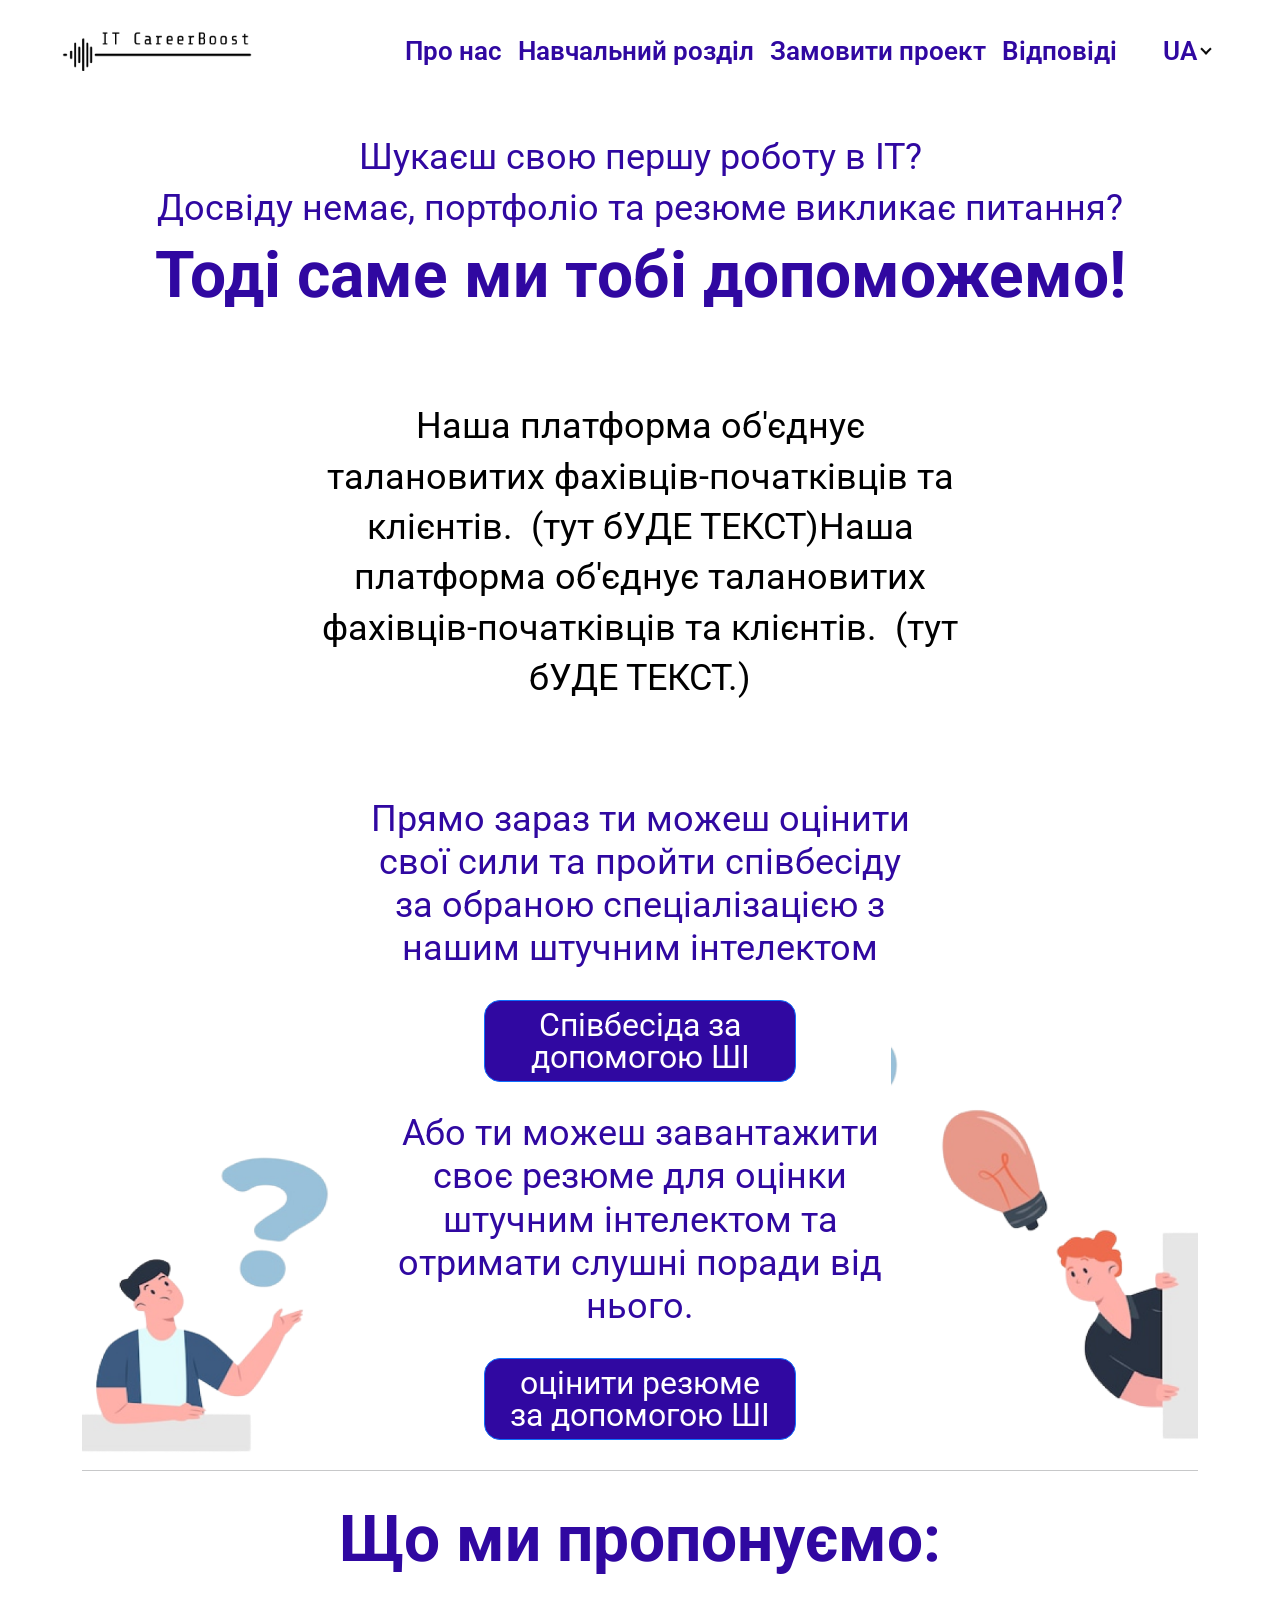
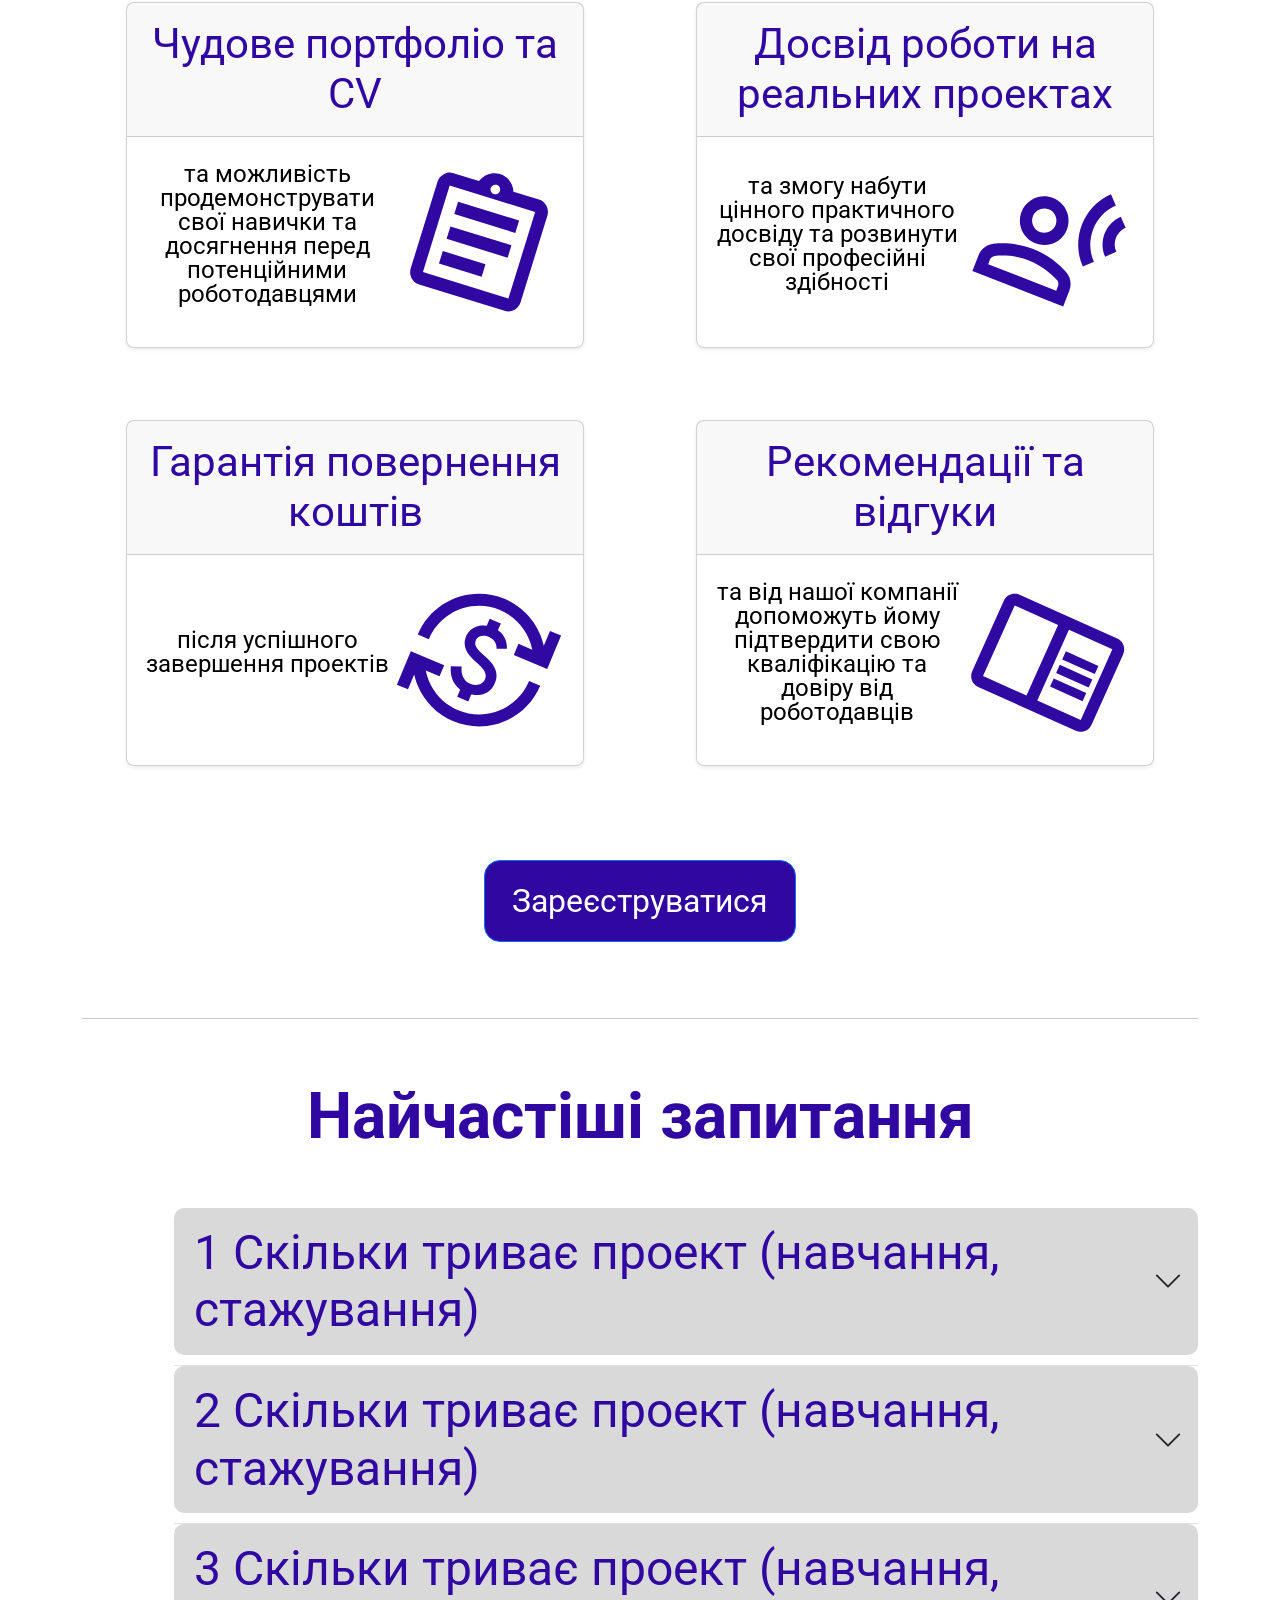
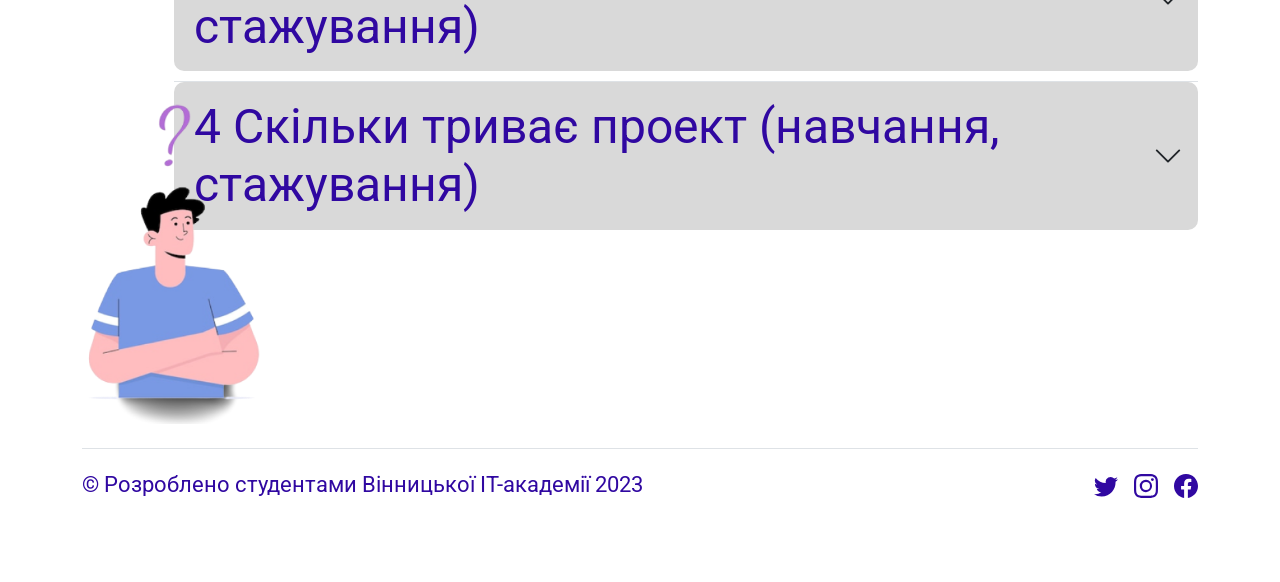
==== index.html @ 25c5591b "save" ====
<!DOCTYPE html>
<html lang="en">

<head>
    <meta charset="UTF-8">
    <meta http-equiv="X-UA-Compatible" content="IE=edge">
    <meta name="viewport" content="width=device-width, initial-scale=1.0">
    <title>Сareerboosters</title>
    <meta name="title" content="Сareerboosters">
    <meta name="description"
        content="Сareerboosters - об'єднуємо та готовимо ІТ команд для задоволення потреб локального ринку">
    <meta name="author" content="Сareerboosters">
    <meta name="keywords" content="It, Cluster, project, Сareerboosters, ІТ, команди">
    <meta property="og:title" content="Сareerboosters">
    <meta property="og:image" content="https://careerboosters.fromavdiivka.city/">
    <meta property="og:description"
        content="Сareerboosters - об'єднуємо та готовимо ІТ команд для задоволення потреб локального ринку">
    <meta property="og:type" content="website">
    <meta property="og:url" content="https://careerboosters.fromavdiivka.city/">
    <link rel="canonical" href="https://careerboosters.fromavdiivka.city/">
    <!-- favicon-laptop-desktop -->
    <link rel="icon" type="image/png" href="img/favicon.ico" sizes="32x32">
    <!-- favicon-mobile -->
    <link rel="icon" type="image/png" href="img/favicon.ico" sizes="16x16">
    <link rel="preconnect" href="https://fonts.googleapis.com">
    <link rel="preconnect" href="https://fonts.gstatic.com" crossorigin>
    <link href="https://fonts.googleapis.com/css2?family=Roboto:ital,wght@0,400;0,700;1,400;1,700&display=swap"
        rel="stylesheet">
    <link href="https://cdn.jsdelivr.net/npm/bootstrap@5.3.0/dist/css/bootstrap.min.css" rel="stylesheet"
        integrity="sha384-9ndCyUaIbzAi2FUVXJi0CjmCapSmO7SnpJef0486qhLnuZ2cdeRhO02iuK6FUUVM" crossorigin="anonymous">
    <link rel="stylesheet" href="css/style.css">
</head>

<body>
    <div class="wrap">
        <header class="header"></header>
        <div class="container">
            <div id="block-1">
                <h3>Шукаєш свою першу роботу в IT?</h3>
                <h3>Досвіду немає, портфоліо та резюме викликає питання?</h3>
                <h2>Тоді саме ми тобі допоможемо! </h2>
                <p>Наша платформа об'єднує талановитих
                    фахівців-початківців та клієнтів.  (тут бУДЕ ТЕКСТ)Наша платформа об'єднує талановитих
                    фахівців-початківців та клієнтів.  (тут бУДЕ ТЕКСТ.)</p>
                <div class="left-img"></div>
                <div class="right-img"></div>
                <h3 class="title-ai">Прямо зараз ти можеш оцінити свої сили та пройти співбесіду за обраною
                    спеціалізацією з нашим штучним
                    інтелектом</h3>
                <a href="http://chatgpt.fromavdiivka.city:3001/" target="_blank"><button type="button"
                        class="btn btn-primary btn-ai">Співбесіда за допомогою ШІ</button></a>
                <h3 class="title-ai">Або ти можеш завантажити своє резюме для оцінки штучним інтелектом та отримати
                    слушні поради від нього.</h3>
                <a href="http://chatgpt.fromavdiivka.city:3001/resume-gpt.html" target="_blank"><button type="button"
                        class="btn btn-primary btn-ai">оцінити резюме <br>за допомогою ШІ</button></a>
                <hr>
            </div>
            <div id="block-2">
                <h2>Що ми пропонуємо:</h2>

                <div class="row row-cols-1 row-cols-md-2 mb-2 text-center">
                    <div class="col">
                        <div class="card mb-6 rounded-3 shadow-sm">
                            <div class="card-header py-3">
                                <h4 class="my-0 fw-normal">Чудове портфоліо та CV</h4>
                            </div>
                            <div class="card-body">
                                <p>та можливість продемонструвати свої навички та досягнення перед потенційними
                                    роботодавцями</p>
                                <svg svg class="icon-card">
                                    <use xlink:href="img/sprite.svg#assignment"></use>
                                </svg>
                            </div>
                        </div>
                    </div>
                    <div class="col">
                        <div class="card mb-6 rounded-3 shadow-sm">
                            <div class="card-header py-3">
                                <h4 class="my-0 fw-normal">Досвід роботи на реальних проектах</h4>
                            </div>
                            <div class="card-body">
                                <p>та змогу набути цінного практичного досвіду та розвинути свої професійні здібності
                                </p>
                                <svg svg class="icon-card">
                                    <use xlink:href="img/sprite.svg#spatial"></use>
                                </svg>
                            </div>
                        </div>
                    </div>
                </div>
                <div class="row row-cols-1 row-cols-md-2 mb-2 text-center">
                    <div class="col">
                        <div class="card mb-6 rounded-3 shadow-sm">
                            <div class="card-header py-3">
                                <h4 class="my-0 fw-normal">Гарантія повернення коштів</h4>
                            </div>
                            <div class="card-body">
                                <p> після успішного завершення проектів</p>
                                <svg svg class="icon-card">
                                    <use xlink:href="img/sprite.svg#curency"></use>
                                </svg>
                            </div>
                        </div>
                    </div>
                    <div class="col">
                        <div class="card mb-6 rounded-3 shadow-sm">
                            <div class="card-header py-3">
                                <h4 class="my-0 fw-normal">Рекомендації та відгуки</h4>
                            </div>
                            <div class="card-body">
                                <p>та від нашої компанії допоможуть йому підтвердити свою кваліфікацію та довіру від
                                    роботодавців</p>
                                <svg svg class="icon-card">
                                    <use xlink:href="img/sprite.svg#book"></use>
                                </svg>
                            </div>
                        </div>
                    </div>
                </div>
                <button type="button" class="btn btn-primary btn-register"><a href="/regist.html"
                        class="btn__regist">Зареєструватися</a></button>
            </div>
            <div id="block-3">
                <hr>
                <h2 class="title">Найчастіші запитання</h2>
                <div class="accordion accordion-flush" id="accordionFlushExample">
                    <div class="accordion-item">
                        <h2 class="accordion-header" id="flush-headingOne">
                            <button class="accordion-button collapsed" type="button" data-bs-toggle="collapse"
                                data-bs-target="#flush-collapseOne" aria-expanded="false"
                                aria-controls="flush-collapseOne">
                                1 Скільки триває проект (навчання, стажування)
                            </button>
                        </h2>
                        <div id="flush-collapseOne" class="accordion-collapse collapse"
                            aria-labelledby="flush-headingOne" data-bs-parent="#accordionFlushExample">
                            <div class="accordion-body">Placeholder content for this accordion, which is intended to
                                demonstrate the <code>.accordion-flush</code> class. This is the first item's accordion
                                body.</div>
                        </div>
                    </div>
                    <div class="accordion-item">
                        <h2 class="accordion-header" id="flush-headingTwo">
                            <button class="accordion-button collapsed" type="button" data-bs-toggle="collapse"
                                data-bs-target="#flush-collapseTwo" aria-expanded="false"
                                aria-controls="flush-collapseTwo">
                                2 Скільки триває проект (навчання, стажування)
                            </button>
                        </h2>
                        <div id="flush-collapseTwo" class="accordion-collapse collapse"
                            aria-labelledby="flush-headingTwo" data-bs-parent="#accordionFlushExample">
                            <div class="accordion-body">Placeholder content for this accordion, which is intended to
                                demonstrate the <code>.accordion-flush</code> class. This is the second item's accordion
                                body. Let's imagine this being filled with some actual content.</div>
                        </div>
                    </div>
                    <div class="accordion-item">
                        <h2 class="accordion-header" id="flush-headingThree">
                            <button class="accordion-button collapsed" type="button" data-bs-toggle="collapse"
                                data-bs-target="#flush-collapseThree" aria-expanded="false"
                                aria-controls="flush-collapseThree">
                                3 Скільки триває проект (навчання, стажування)
                            </button>
                        </h2>
                        <div id="flush-collapseThree" class="accordion-collapse collapse"
                            aria-labelledby="flush-headingThree" data-bs-parent="#accordionFlushExample">
                            <div class="accordion-body">Placeholder content for this accordion, which is intended to
                                demonstrate the <code>.accordion-flush</code> class. This is the third item's accordion
                                body. Nothing more exciting happening here in terms of content, but just filling up the
                                space to make it look, at least at first glance, a bit more representative of how this
                                would look in a real-world application.</div>
                        </div>
                    </div>
                    <div class="accordion-item">
                        <h2 class="accordion-header" id="flush-headingThree">
                            <button class="accordion-button collapsed" type="button" data-bs-toggle="collapse"
                                data-bs-target="#flush-collapseThree" aria-expanded="false"
                                aria-controls="flush-collapseThree">
                                4 Скільки триває проект (навчання, стажування)
                            </button>
                        </h2>
                        <div id="flush-collapseThree" class="accordion-collapse collapse"
                            aria-labelledby="flush-headingThree" data-bs-parent="#accordionFlushExample">
                            <div class="accordion-body">Placeholder content for this accordion, which is intended to
                                demonstrate the <code>.accordion-flush</code> class. This is the third item's accordion
                                body. Nothing more exciting happening here in terms of content, but just filling up the
                                space to make it look, at least at first glance, a bit more representative of how this
                                would look in a real-world application.</div>
                        </div>
                    </div>
                </div>
                <div class="left-img"></div>
            </div>
            <footer class="footer"></footer>
        </div>
    </div>
    <script src="https://code.jquery.com/jquery-3.4.1.slim.min.js"></script>
    <script src="js/component.js"></script>
    <script src="js/script.js"></script>

    <script src="https://cdn.jsdelivr.net/npm/bootstrap@5.3.0/dist/js/bootstrap.bundle.min.js"
        integrity="sha384-geWF76RCwLtnZ8qwWowPQNguL3RmwHVBC9FhGdlKrxdiJJigb/j/68SIy3Te4Bkz"
        crossorigin="anonymous"></script>
    <!-- <script src="js/component.js"></script> -->
</body>

</html>
---- css/style.css ----
@import url(component.css);

#block-1,
#block-3 {
    position: relative;
    padding-top: 30px;
}

#block-1 p {
    color: #000;
    text-align: center;
    font-size: 36px;
    font-weight: 400;
    line-height: 140%;
    padding: 78px 20%;
}

#block-1 .left-img {
    background-image: url(../img/block1-left-img.png);
    background-size: cover;
    width: 20vw;
    height: calc(16vw * 1.8);
    position: absolute;
    left: 0;
    bottom: 0;
}

#block-1 .right-img {
    background-image: url(../img/block1-right-img.png);
    background-size: cover;
    width: 24vw;
    height: calc(22vw * 1.8);
    position: absolute;
    right: 0;
    bottom: 0;
}

#block-1 .title-ai {
    width: 50%;
    display: block;
    margin: 0 auto;
}

#block-2 .btn-register,
#block-1 a .btn-ai {
    display: block;
    width: 312px;
    height: 82px;
    flex-shrink: 0;
    border-radius: 16px;
    background: #3008A1;
    margin: 30px auto;
    color: white;
    font-size: 32px;
    font-weight: 400;
    line-height: 1;
}

.btn__regist {
    color: white;
}

#block-2 h2 {
    padding: 15px;
}

#block-2 .card {
    max-width: 536px;
    min-height: 340px;
    margin: 0 8%;
    margin-bottom: 64px;
    display: flex;
    justify-content: center;
    align-items: center;
    color: #3008A1;
    font-size: 50px;
    font-weight: 400;
}

#block-2 .card-header h4 {
    color: #3008A1;
    font-size: 42px;
    font-weight: 700;
    line-height: 120%;
}

#block-2 .card-body {
    display: flex;
    justify-content: center;
    align-items: center;
    color: #000;
    font-size: 24px;
    font-weight: 400;
}

#block-2 .icon-card {
    width: 176px;
    height: 178.206px;
    transform: rotate(8.6deg);
    flex-shrink: 0;
}

#block-3 {
    padding-bottom: calc(8vw * 1.8);
}

#block-3 h2.title {
    padding: 44px;
}

#block-3 h3 {
    color: #3008A1;
    font-size: 64px;
    font-weight: 700;
}

#block-3 .accordion {
    width: 80vw;
    margin-left: auto;
}

#block-3 .accordion-button {
    color: #3008A1;
    font-size: 48px;
    font-weight: 400;
    background-color: #D9D9D9;
    border-radius: 10px;
    margin-bottom: 10px;
}

#block-3 .accordion-button::after {
    scale: 1.5;
}

#block-3 .left-img {
    background-image: url(../img/block-3-left-img.png);
    background-size: cover;
    width: 22vw;
    height: calc(16vw * 1.8);
    position: absolute;
    left: 0;
    bottom: 0;
}
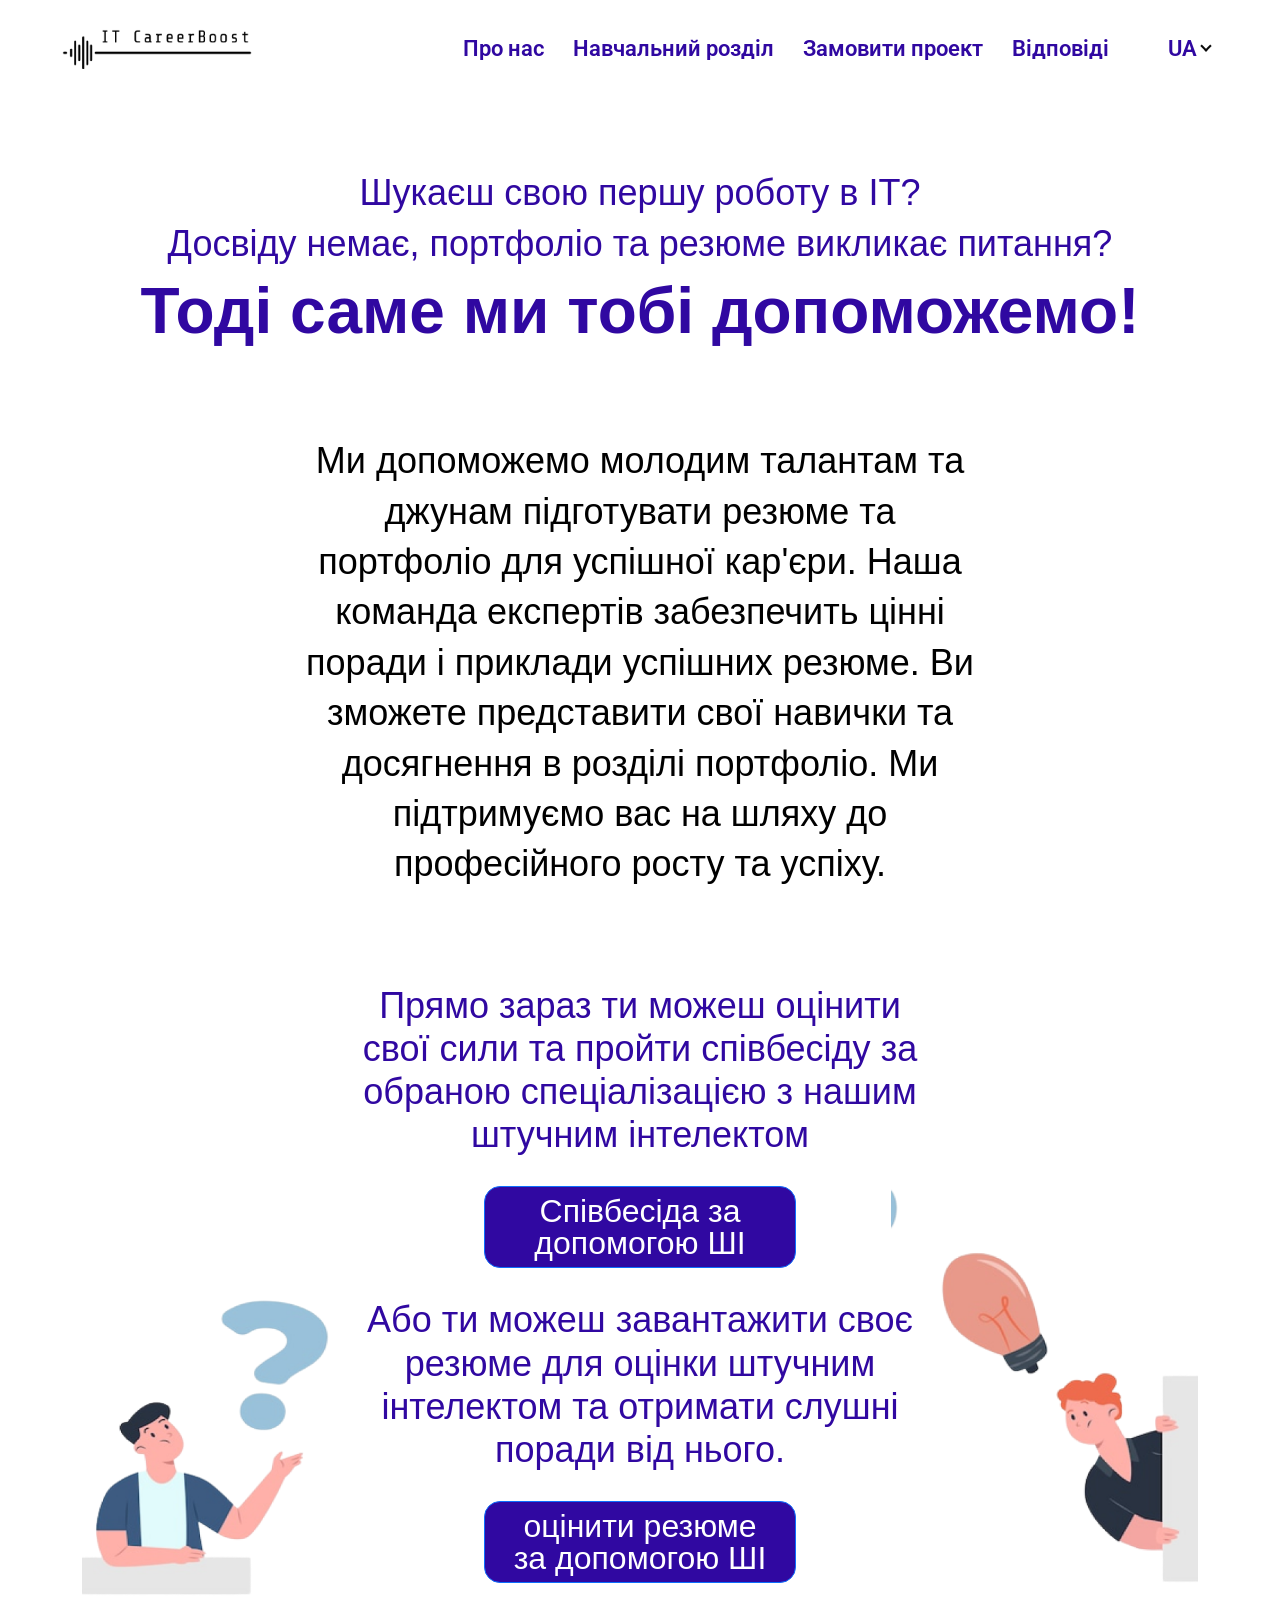
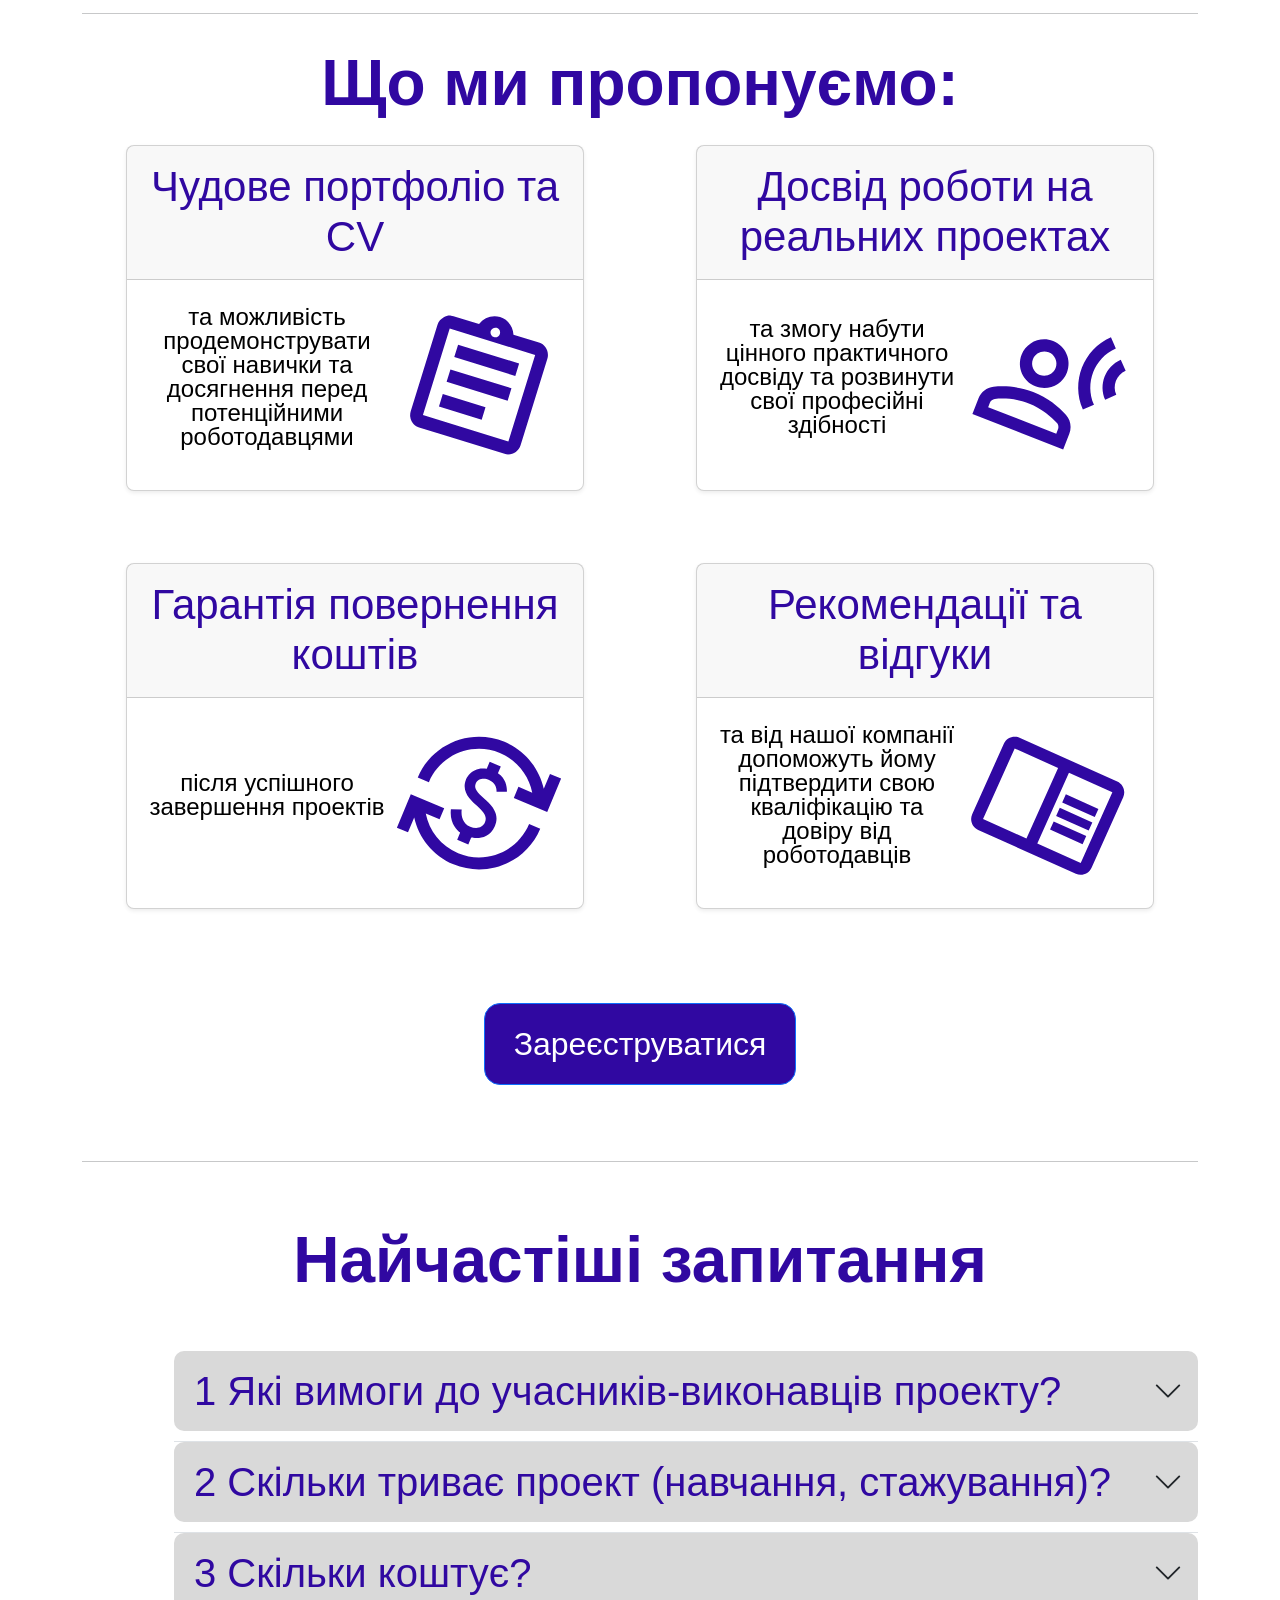
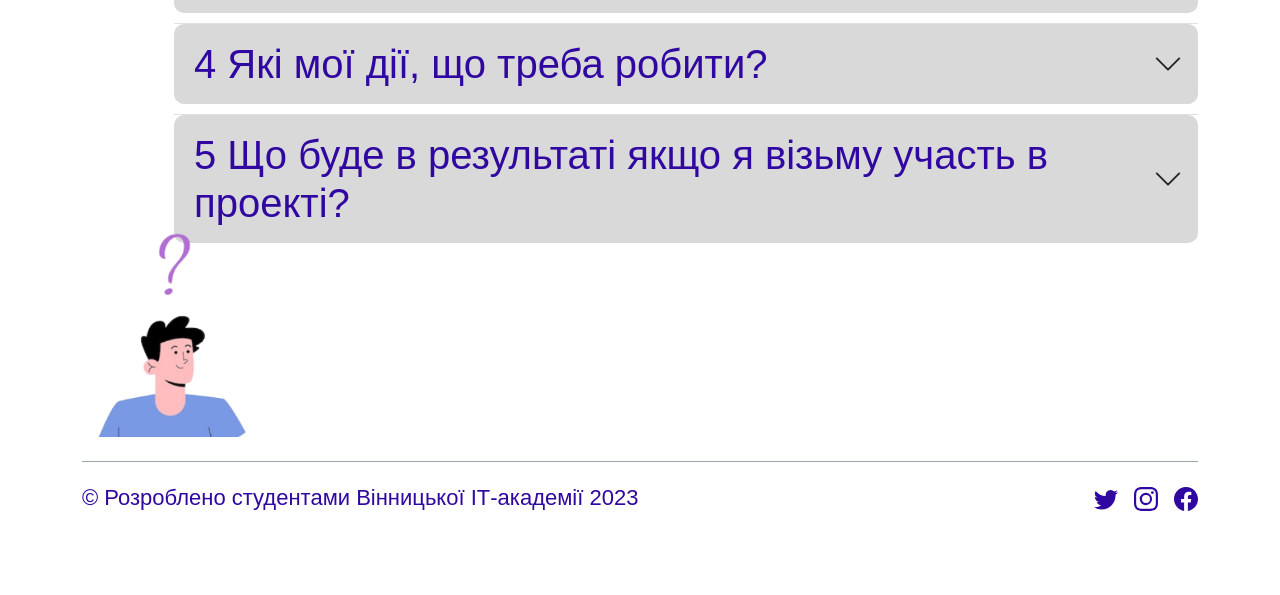
==== commit d7112960: "Merge branch 'develop' into new_branch_oks" ====
--- a/index.html
+++ b/index.html
@@ -36,12 +36,13 @@
         <header class="header"></header>
         <div class="container">
             <div id="block-1">
-                <h3>Шукаєш свою першу роботу в IT?</h3>
+                <h3 class="text-title_header">Шукаєш свою першу роботу в IT?</h3>
                 <h3>Досвіду немає, портфоліо та резюме викликає питання?</h3>
                 <h2>Тоді саме ми тобі допоможемо! </h2>
-                <p>Наша платформа об'єднує талановитих
-                    фахівців-початківців та клієнтів.  (тут бУДЕ ТЕКСТ)Наша платформа об'єднує талановитих
-                    фахівців-початківців та клієнтів.  (тут бУДЕ ТЕКСТ.)</p>
+                <p>Ми допоможемо молодим талантам та джунам підготувати резюме та портфоліо для успішної кар'єри. Наша
+                    команда експертів забезпечить цінні поради і приклади успішних резюме. Ви зможете представити свої
+                    навички та досягнення в розділі портфоліо. Ми підтримуємо вас на шляху до професійного росту та
+                    успіху. </p>
                 <div class="left-img"></div>
                 <div class="right-img"></div>
                 <h3 class="title-ai">Прямо зараз ти можеш оцінити свої сили та пройти співбесіду за обраною
@@ -129,14 +130,13 @@
                             <button class="accordion-button collapsed" type="button" data-bs-toggle="collapse"
                                 data-bs-target="#flush-collapseOne" aria-expanded="false"
                                 aria-controls="flush-collapseOne">
-                                1 Скільки триває проект (навчання, стажування)
+                                1 Які вимоги до учасників-виконавців проекту?
                             </button>
                         </h2>
                         <div id="flush-collapseOne" class="accordion-collapse collapse"
                             aria-labelledby="flush-headingOne" data-bs-parent="#accordionFlushExample">
-                            <div class="accordion-body">Placeholder content for this accordion, which is intended to
-                                demonstrate the <code>.accordion-flush</code> class. This is the first item's accordion
-                                body.</div>
+                            <div class="accordion-body">Випускники навчальних закладів та аматори в сфері ІТ, що не
+                                мають досвіду реалізації командних проектів, але мають бажання навчатись.</div>
                         </div>
                     </div>
                     <div class="accordion-item">
@@ -144,14 +144,12 @@
                             <button class="accordion-button collapsed" type="button" data-bs-toggle="collapse"
                                 data-bs-target="#flush-collapseTwo" aria-expanded="false"
                                 aria-controls="flush-collapseTwo">
-                                2 Скільки триває проект (навчання, стажування)
+                                2 Скільки триває проект (навчання, стажування)?
                             </button>
                         </h2>
                         <div id="flush-collapseTwo" class="accordion-collapse collapse"
                             aria-labelledby="flush-headingTwo" data-bs-parent="#accordionFlushExample">
-                            <div class="accordion-body">Placeholder content for this accordion, which is intended to
-                                demonstrate the <code>.accordion-flush</code> class. This is the second item's accordion
-                                body. Let's imagine this being filled with some actual content.</div>
+                            <div class="accordion-body">Курс розрахований на 3 місяці.</div>
                         </div>
                     </div>
                     <div class="accordion-item">
@@ -159,16 +157,12 @@
                             <button class="accordion-button collapsed" type="button" data-bs-toggle="collapse"
                                 data-bs-target="#flush-collapseThree" aria-expanded="false"
                                 aria-controls="flush-collapseThree">
-                                3 Скільки триває проект (навчання, стажування)
+                                3 Скільки коштує?
                             </button>
                         </h2>
                         <div id="flush-collapseThree" class="accordion-collapse collapse"
                             aria-labelledby="flush-headingThree" data-bs-parent="#accordionFlushExample">
-                            <div class="accordion-body">Placeholder content for this accordion, which is intended to
-                                demonstrate the <code>.accordion-flush</code> class. This is the third item's accordion
-                                body. Nothing more exciting happening here in terms of content, but just filling up the
-                                space to make it look, at least at first glance, a bit more representative of how this
-                                would look in a real-world application.</div>
+                            <div class="accordion-body">1'500.00 грн/ місяць</div>
                         </div>
                     </div>
                     <div class="accordion-item">
@@ -176,16 +170,29 @@
                             <button class="accordion-button collapsed" type="button" data-bs-toggle="collapse"
                                 data-bs-target="#flush-collapseThree" aria-expanded="false"
                                 aria-controls="flush-collapseThree">
-                                4 Скільки триває проект (навчання, стажування)
+                                4 Які мої дії, що треба робити?
                             </button>
                         </h2>
                         <div id="flush-collapseThree" class="accordion-collapse collapse"
                             aria-labelledby="flush-headingThree" data-bs-parent="#accordionFlushExample">
-                            <div class="accordion-body">Placeholder content for this accordion, which is intended to
-                                demonstrate the <code>.accordion-flush</code> class. This is the third item's accordion
-                                body. Nothing more exciting happening here in terms of content, but just filling up the
-                                space to make it look, at least at first glance, a bit more representative of how this
-                                would look in a real-world application.</div>
+                            <div class="accordion-body">Перше - мати велике бажання вчитися. <br>Друге - оформити заявку
+                                та пройти тест.</div>
+                        </div>
+                    </div>
+                    <div class="accordion-item">
+                        <h2 class="accordion-header" id="flush-headingThree">
+                            <button class="accordion-button collapsed" type="button" data-bs-toggle="collapse"
+                                data-bs-target="#flush-collapseThree" aria-expanded="false"
+                                aria-controls="flush-collapseThree">
+                                5 Що буде в результаті якщо я візьму участь в проекті?
+                            </button>
+                        </h2>
+                        <div id="flush-collapseThree" class="accordion-collapse collapse"
+                            aria-labelledby="flush-headingThree" data-bs-parent="#accordionFlushExample">
+                            <div class="accordion-body">Ми гарантуємо, що ви отримаєте 100% позитивного досвіду, власне
+                                професійне портфоліо, цінні відгуки та рекомендації, а також унікальну можливість
+                                отримати першу роботу в сфері ІТ. Завдяки нашим можливостям і підтримці, ви зможете
+                                розкрити свій потенціал і набути досвіду.</div>
                         </div>
                     </div>
                 </div>
--- a/css/style.css
+++ b/css/style.css
@@ -121,7 +121,7 @@
 
 #block-3 .accordion-button {
     color: #3008A1;
-    font-size: 48px;
+    font-size: 40px;
     font-weight: 400;
     background-color: #D9D9D9;
     border-radius: 10px;
@@ -136,8 +136,35 @@
     background-image: url(../img/block-3-left-img.png);
     background-size: cover;
     width: 22vw;
-    height: calc(16vw * 1.8);
+    height: calc(11vw * 1.8);
     position: absolute;
     left: 0;
     bottom: 0;
+}
+
+footer .border-top {
+    border-top: var(--bs-border-width) var(--bs-border-style) #9da4ab !important;
+}
+
+.button-header {
+    display: flex;
+    justify-content: center;
+
+}
+
+.button-header .btn-register {
+    background-color: #3008A1;
+    border: 2px solid #3008A1;
+    border-radius: 20px;
+    width: 312px;
+    height: 82px;
+    font-size: 32px;
+}
+
+.accordion-body {
+    font-size: 24px;
+}
+
+.text-title_header {
+    margin-top: 35px;
 }
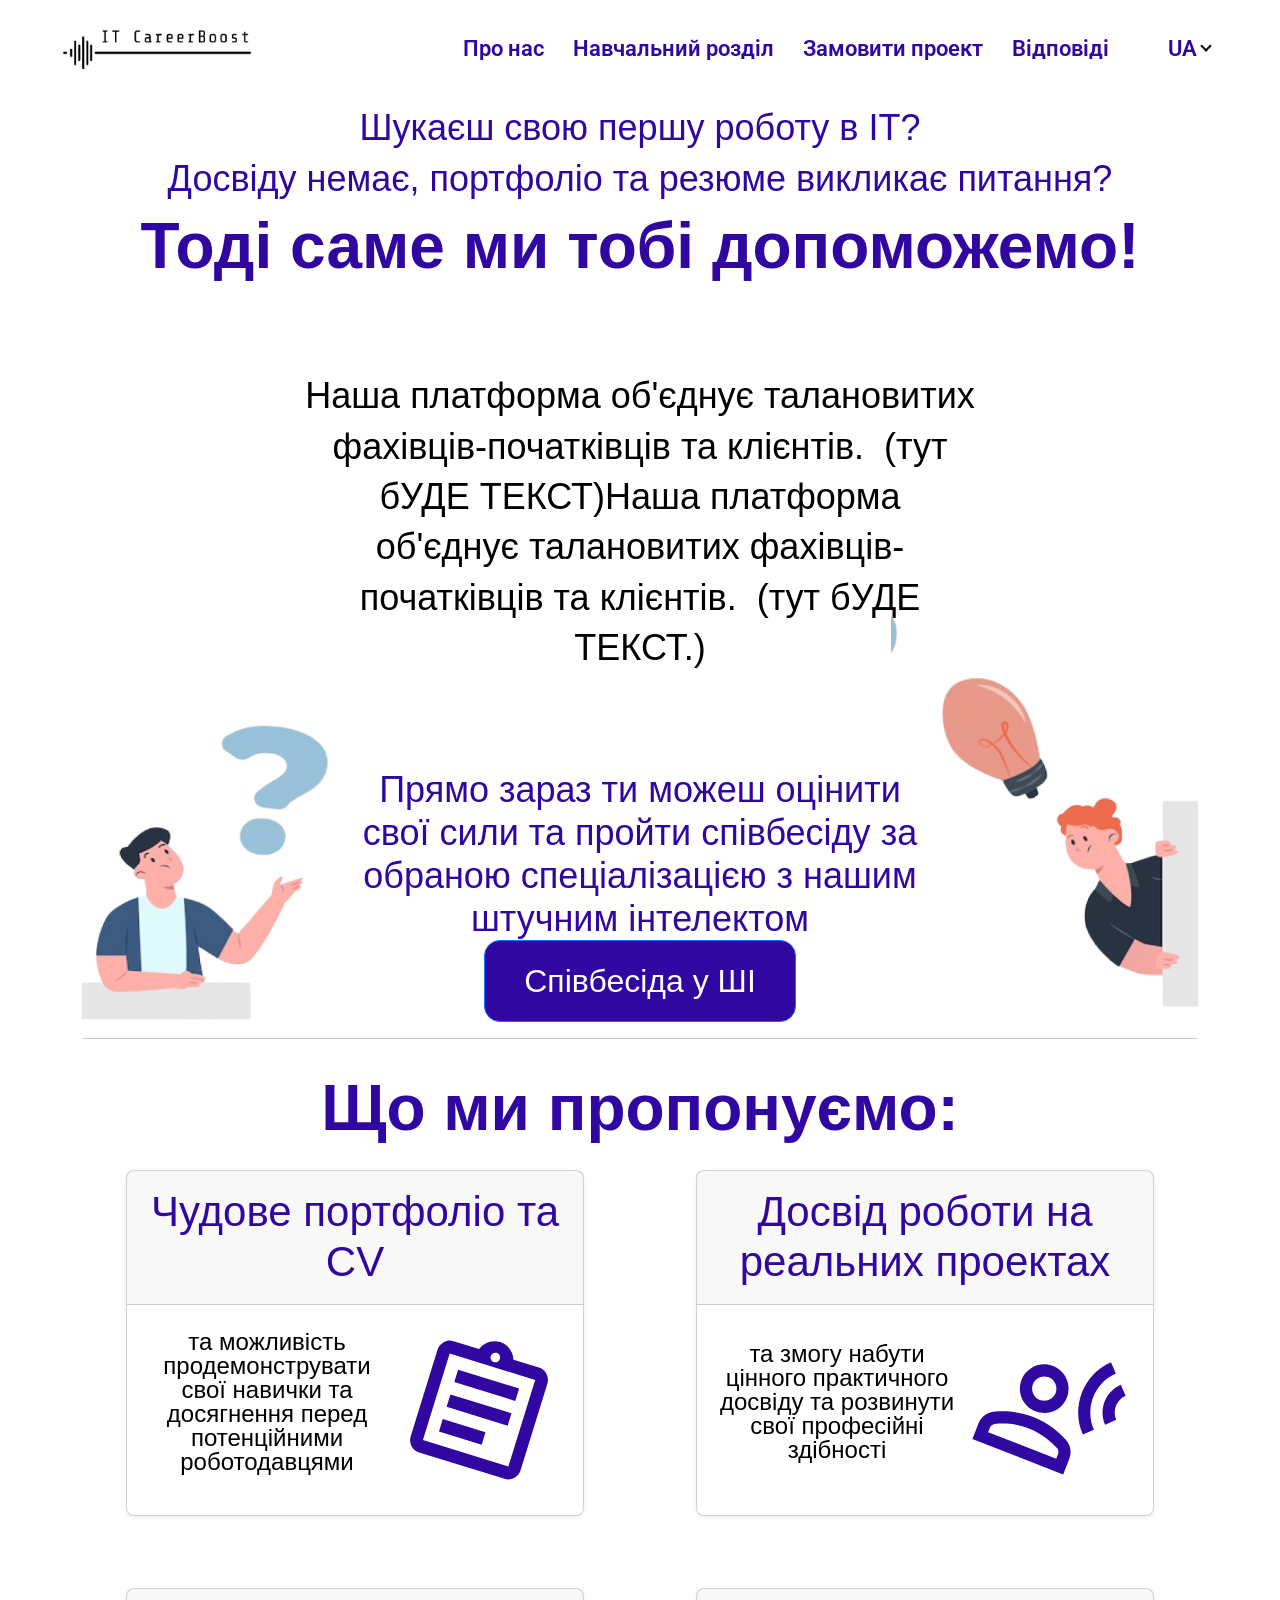
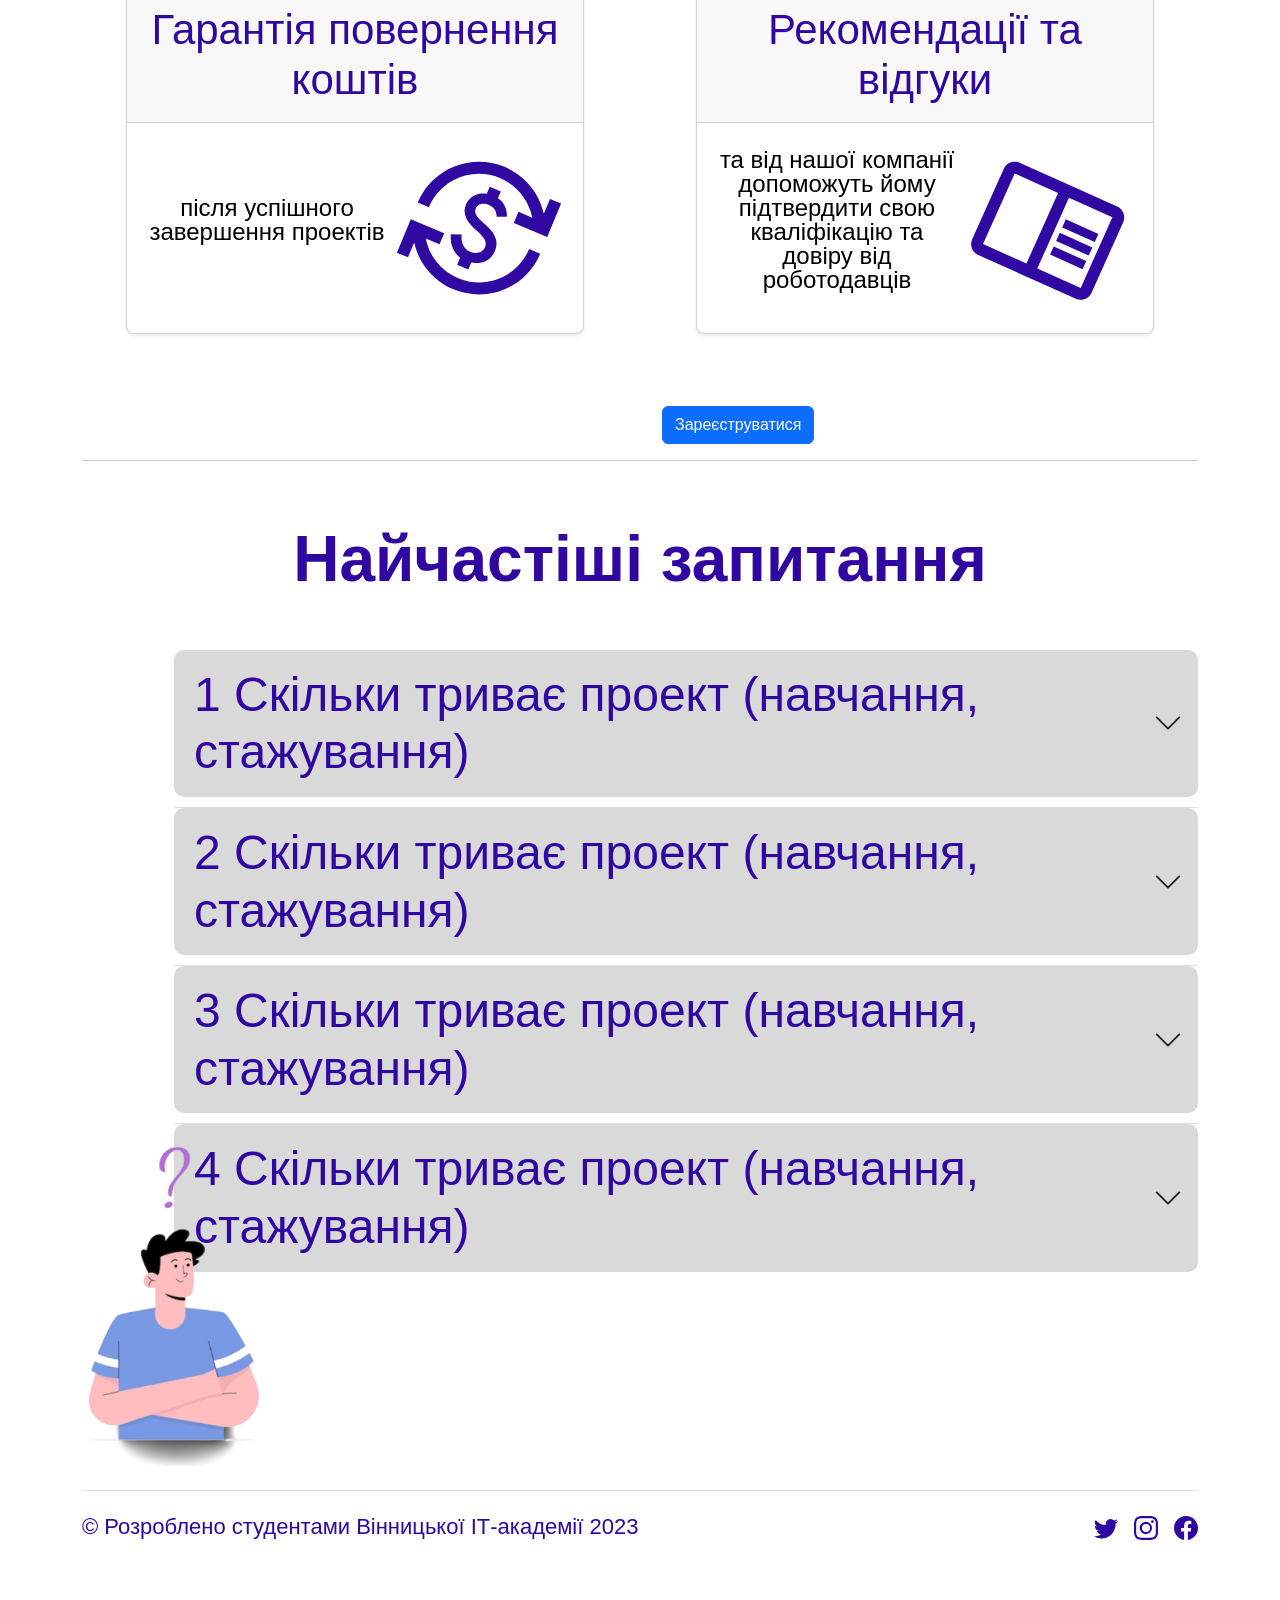
==== commit a412fee4: "add profile" ====
--- a/index.html
+++ b/index.html
@@ -36,24 +36,19 @@
         <header class="header"></header>
         <div class="container">
             <div id="block-1">
-                <h3 class="text-title_header">Шукаєш свою першу роботу в IT?</h3>
+                <h3>Шукаєш свою першу роботу в IT?</h3>
                 <h3>Досвіду немає, портфоліо та резюме викликає питання?</h3>
                 <h2>Тоді саме ми тобі допоможемо! </h2>
-                <p>Ми допоможемо молодим талантам та джунам підготувати резюме та портфоліо для успішної кар'єри. Наша
-                    команда експертів забезпечить цінні поради і приклади успішних резюме. Ви зможете представити свої
-                    навички та досягнення в розділі портфоліо. Ми підтримуємо вас на шляху до професійного росту та
-                    успіху. </p>
+                <p>Наша платформа об'єднує талановитих
+                    фахівців-початківців та клієнтів.  (тут бУДЕ ТЕКСТ)Наша платформа об'єднує талановитих
+                    фахівців-початківців та клієнтів.  (тут бУДЕ ТЕКСТ.)</p>
                 <div class="left-img"></div>
                 <div class="right-img"></div>
                 <h3 class="title-ai">Прямо зараз ти можеш оцінити свої сили та пройти співбесіду за обраною
                     спеціалізацією з нашим штучним
                     інтелектом</h3>
                 <a href="http://chatgpt.fromavdiivka.city:3001/" target="_blank"><button type="button"
-                        class="btn btn-primary btn-ai">Співбесіда за допомогою ШІ</button></a>
-                <h3 class="title-ai">Або ти можеш завантажити своє резюме для оцінки штучним інтелектом та отримати
-                    слушні поради від нього.</h3>
-                <a href="http://chatgpt.fromavdiivka.city:3001/resume-gpt.html" target="_blank"><button type="button"
-                        class="btn btn-primary btn-ai">оцінити резюме <br>за допомогою ШІ</button></a>
+                        class="btn btn-primary btn-ai">Співбесіда у ШІ</button></a>
                 <hr>
             </div>
             <div id="block-2">
@@ -118,8 +113,7 @@
                         </div>
                     </div>
                 </div>
-                <button type="button" class="btn btn-primary btn-register"><a href="/regist.html"
-                        class="btn__regist">Зареєструватися</a></button>
+                <button type="button" class="btn btn-primary btn-register" onclick="redirectToAnotherPage()">Зареєструватися</button>
             </div>
             <div id="block-3">
                 <hr>
@@ -130,13 +124,14 @@
                             <button class="accordion-button collapsed" type="button" data-bs-toggle="collapse"
                                 data-bs-target="#flush-collapseOne" aria-expanded="false"
                                 aria-controls="flush-collapseOne">
-                                1 Які вимоги до учасників-виконавців проекту?
+                                1 Скільки триває проект (навчання, стажування)
                             </button>
                         </h2>
                         <div id="flush-collapseOne" class="accordion-collapse collapse"
                             aria-labelledby="flush-headingOne" data-bs-parent="#accordionFlushExample">
-                            <div class="accordion-body">Випускники навчальних закладів та аматори в сфері ІТ, що не
-                                мають досвіду реалізації командних проектів, але мають бажання навчатись.</div>
+                            <div class="accordion-body">Placeholder content for this accordion, which is intended to
+                                demonstrate the <code>.accordion-flush</code> class. This is the first item's accordion
+                                body.</div>
                         </div>
                     </div>
                     <div class="accordion-item">
@@ -144,12 +139,14 @@
                             <button class="accordion-button collapsed" type="button" data-bs-toggle="collapse"
                                 data-bs-target="#flush-collapseTwo" aria-expanded="false"
                                 aria-controls="flush-collapseTwo">
-                                2 Скільки триває проект (навчання, стажування)?
+                                2 Скільки триває проект (навчання, стажування)
                             </button>
                         </h2>
                         <div id="flush-collapseTwo" class="accordion-collapse collapse"
                             aria-labelledby="flush-headingTwo" data-bs-parent="#accordionFlushExample">
-                            <div class="accordion-body">Курс розрахований на 3 місяці.</div>
+                            <div class="accordion-body">Placeholder content for this accordion, which is intended to
+                                demonstrate the <code>.accordion-flush</code> class. This is the second item's accordion
+                                body. Let's imagine this being filled with some actual content.</div>
                         </div>
                     </div>
                     <div class="accordion-item">
@@ -157,12 +154,16 @@
                             <button class="accordion-button collapsed" type="button" data-bs-toggle="collapse"
                                 data-bs-target="#flush-collapseThree" aria-expanded="false"
                                 aria-controls="flush-collapseThree">
-                                3 Скільки коштує?
+                                3 Скільки триває проект (навчання, стажування)
                             </button>
                         </h2>
                         <div id="flush-collapseThree" class="accordion-collapse collapse"
                             aria-labelledby="flush-headingThree" data-bs-parent="#accordionFlushExample">
-                            <div class="accordion-body">1'500.00 грн/ місяць</div>
+                            <div class="accordion-body">Placeholder content for this accordion, which is intended to
+                                demonstrate the <code>.accordion-flush</code> class. This is the third item's accordion
+                                body. Nothing more exciting happening here in terms of content, but just filling up the
+                                space to make it look, at least at first glance, a bit more representative of how this
+                                would look in a real-world application.</div>
                         </div>
                     </div>
                     <div class="accordion-item">
@@ -170,29 +171,16 @@
                             <button class="accordion-button collapsed" type="button" data-bs-toggle="collapse"
                                 data-bs-target="#flush-collapseThree" aria-expanded="false"
                                 aria-controls="flush-collapseThree">
-                                4 Які мої дії, що треба робити?
+                                4 Скільки триває проект (навчання, стажування)
                             </button>
                         </h2>
                         <div id="flush-collapseThree" class="accordion-collapse collapse"
                             aria-labelledby="flush-headingThree" data-bs-parent="#accordionFlushExample">
-                            <div class="accordion-body">Перше - мати велике бажання вчитися. <br>Друге - оформити заявку
-                                та пройти тест.</div>
-                        </div>
-                    </div>
-                    <div class="accordion-item">
-                        <h2 class="accordion-header" id="flush-headingThree">
-                            <button class="accordion-button collapsed" type="button" data-bs-toggle="collapse"
-                                data-bs-target="#flush-collapseThree" aria-expanded="false"
-                                aria-controls="flush-collapseThree">
-                                5 Що буде в результаті якщо я візьму участь в проекті?
-                            </button>
-                        </h2>
-                        <div id="flush-collapseThree" class="accordion-collapse collapse"
-                            aria-labelledby="flush-headingThree" data-bs-parent="#accordionFlushExample">
-                            <div class="accordion-body">Ми гарантуємо, що ви отримаєте 100% позитивного досвіду, власне
-                                професійне портфоліо, цінні відгуки та рекомендації, а також унікальну можливість
-                                отримати першу роботу в сфері ІТ. Завдяки нашим можливостям і підтримці, ви зможете
-                                розкрити свій потенціал і набути досвіду.</div>
+                            <div class="accordion-body">Placeholder content for this accordion, which is intended to
+                                demonstrate the <code>.accordion-flush</code> class. This is the third item's accordion
+                                body. Nothing more exciting happening here in terms of content, but just filling up the
+                                space to make it look, at least at first glance, a bit more representative of how this
+                                would look in a real-world application.</div>
                         </div>
                     </div>
                 </div>
@@ -204,6 +192,9 @@
     <script src="https://code.jquery.com/jquery-3.4.1.slim.min.js"></script>
     <script src="js/component.js"></script>
     <script src="js/script.js"></script>
+    <script>function redirectToAnotherPage() {
+        window.location.href = '/regist.html';
+    }</script>
 
     <script src="https://cdn.jsdelivr.net/npm/bootstrap@5.3.0/dist/js/bootstrap.bundle.min.js"
         integrity="sha384-geWF76RCwLtnZ8qwWowPQNguL3RmwHVBC9FhGdlKrxdiJJigb/j/68SIy3Te4Bkz"
--- a/css/style.css
+++ b/css/style.css
@@ -3,7 +3,6 @@
 #block-1,
 #block-3 {
     position: relative;
-    padding-top: 30px;
 }
 
 #block-1 p {
@@ -41,7 +40,7 @@
     margin: 0 auto;
 }
 
-#block-2 .btn-register,
+#block-2 a .btn-register,
 #block-1 a .btn-ai {
     display: block;
     width: 312px;
@@ -49,14 +48,14 @@
     flex-shrink: 0;
     border-radius: 16px;
     background: #3008A1;
-    margin: 30px auto;
+    margin: 0 auto;
     color: white;
     font-size: 32px;
     font-weight: 400;
-    line-height: 1;
 }
 
-.btn__regist {
+.btn-register {
+    margin-left: 580px;
     color: white;
 }
 
@@ -121,7 +120,7 @@
 
 #block-3 .accordion-button {
     color: #3008A1;
-    font-size: 40px;
+    font-size: 48px;
     font-weight: 400;
     background-color: #D9D9D9;
     border-radius: 10px;
@@ -136,35 +135,8 @@
     background-image: url(../img/block-3-left-img.png);
     background-size: cover;
     width: 22vw;
-    height: calc(11vw * 1.8);
+    height: calc(16vw * 1.8);
     position: absolute;
     left: 0;
     bottom: 0;
-}
-
-footer .border-top {
-    border-top: var(--bs-border-width) var(--bs-border-style) #9da4ab !important;
-}
-
-.button-header {
-    display: flex;
-    justify-content: center;
-
-}
-
-.button-header .btn-register {
-    background-color: #3008A1;
-    border: 2px solid #3008A1;
-    border-radius: 20px;
-    width: 312px;
-    height: 82px;
-    font-size: 32px;
-}
-
-.accordion-body {
-    font-size: 24px;
-}
-
-.text-title_header {
-    margin-top: 35px;
 }
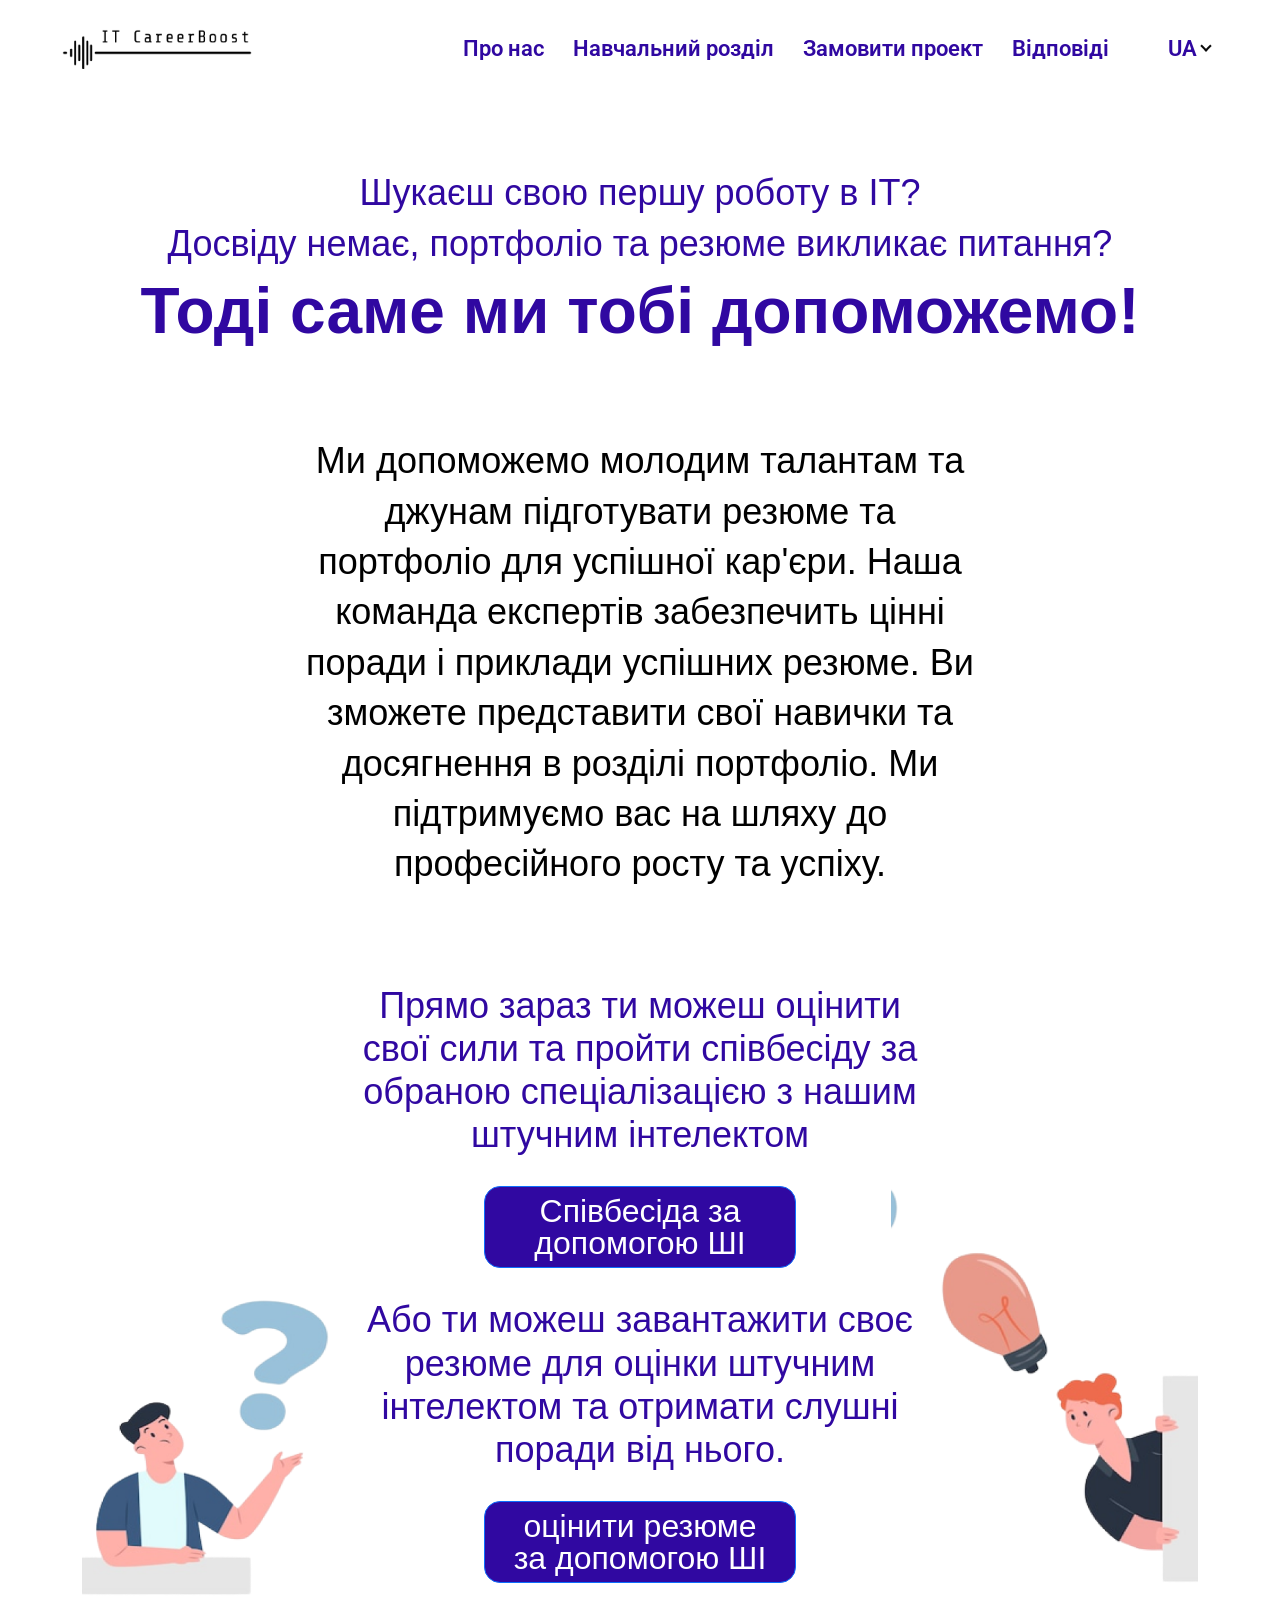
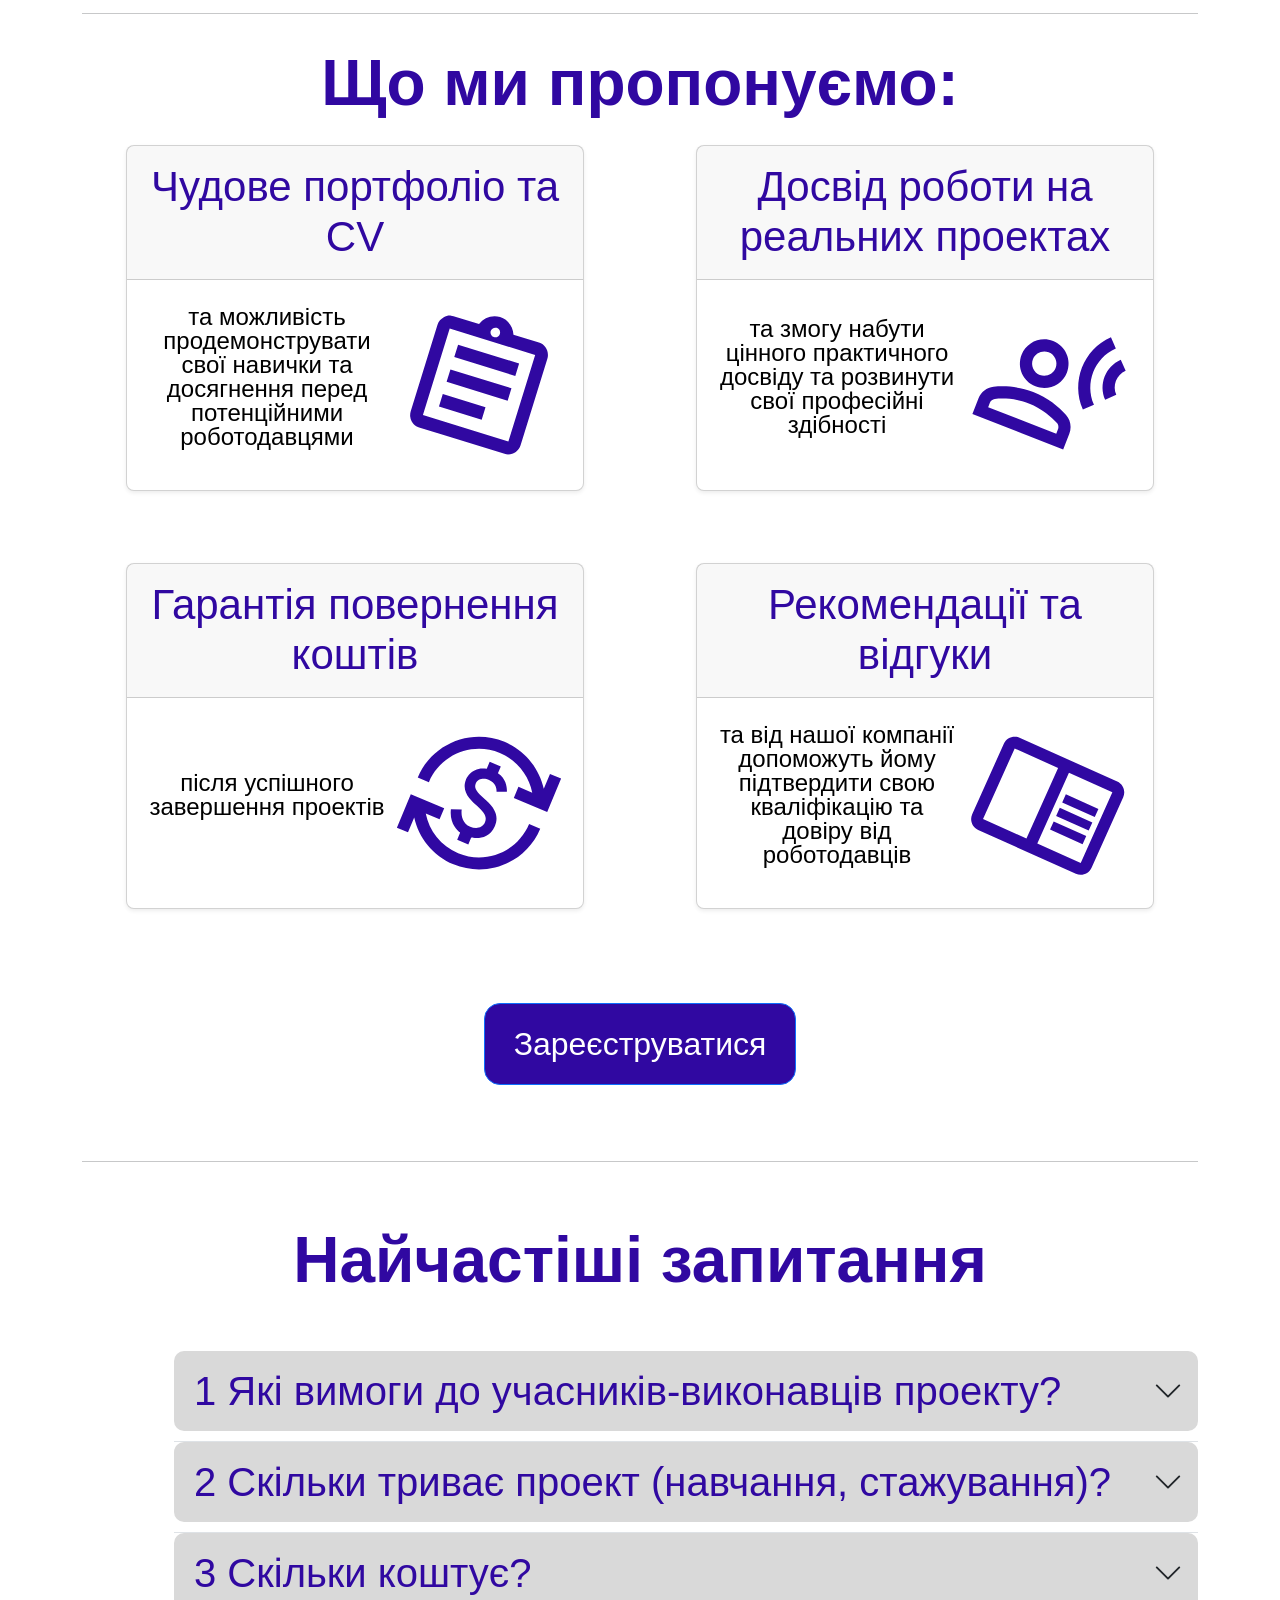
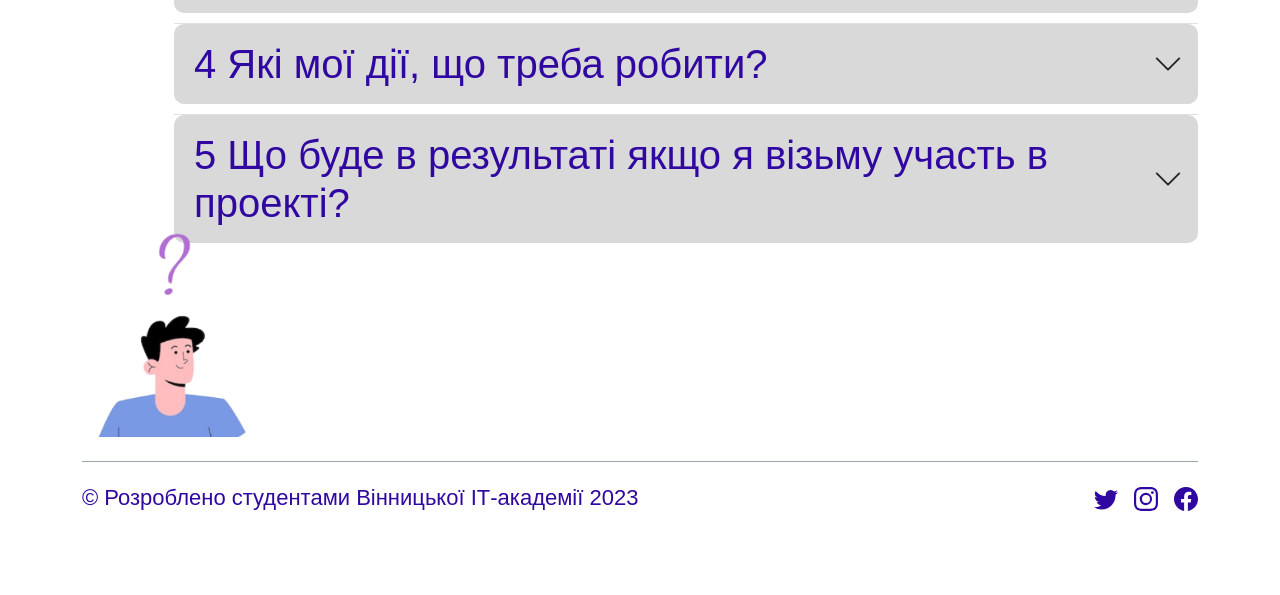
==== commit 078be3d7: "Merge branch 'develop' into maksym" ====
--- a/index.html
+++ b/index.html
@@ -36,19 +36,24 @@
         <header class="header"></header>
         <div class="container">
             <div id="block-1">
-                <h3>Шукаєш свою першу роботу в IT?</h3>
+                <h3 class="text-title_header">Шукаєш свою першу роботу в IT?</h3>
                 <h3>Досвіду немає, портфоліо та резюме викликає питання?</h3>
                 <h2>Тоді саме ми тобі допоможемо! </h2>
-                <p>Наша платформа об'єднує талановитих
-                    фахівців-початківців та клієнтів.  (тут бУДЕ ТЕКСТ)Наша платформа об'єднує талановитих
-                    фахівців-початківців та клієнтів.  (тут бУДЕ ТЕКСТ.)</p>
+                <p>Ми допоможемо молодим талантам та джунам підготувати резюме та портфоліо для успішної кар'єри. Наша
+                    команда експертів забезпечить цінні поради і приклади успішних резюме. Ви зможете представити свої
+                    навички та досягнення в розділі портфоліо. Ми підтримуємо вас на шляху до професійного росту та
+                    успіху. </p>
                 <div class="left-img"></div>
                 <div class="right-img"></div>
                 <h3 class="title-ai">Прямо зараз ти можеш оцінити свої сили та пройти співбесіду за обраною
                     спеціалізацією з нашим штучним
                     інтелектом</h3>
                 <a href="http://chatgpt.fromavdiivka.city:3001/" target="_blank"><button type="button"
-                        class="btn btn-primary btn-ai">Співбесіда у ШІ</button></a>
+                        class="btn btn-primary btn-ai">Співбесіда за допомогою ШІ</button></a>
+                <h3 class="title-ai">Або ти можеш завантажити своє резюме для оцінки штучним інтелектом та отримати
+                    слушні поради від нього.</h3>
+                <a href="http://chatgpt.fromavdiivka.city:3001/resume-gpt.html" target="_blank"><button type="button"
+                        class="btn btn-primary btn-ai">оцінити резюме <br>за допомогою ШІ</button></a>
                 <hr>
             </div>
             <div id="block-2">
@@ -124,14 +129,13 @@
                             <button class="accordion-button collapsed" type="button" data-bs-toggle="collapse"
                                 data-bs-target="#flush-collapseOne" aria-expanded="false"
                                 aria-controls="flush-collapseOne">
-                                1 Скільки триває проект (навчання, стажування)
+                                1 Які вимоги до учасників-виконавців проекту?
                             </button>
                         </h2>
                         <div id="flush-collapseOne" class="accordion-collapse collapse"
                             aria-labelledby="flush-headingOne" data-bs-parent="#accordionFlushExample">
-                            <div class="accordion-body">Placeholder content for this accordion, which is intended to
-                                demonstrate the <code>.accordion-flush</code> class. This is the first item's accordion
-                                body.</div>
+                            <div class="accordion-body">Випускники навчальних закладів та аматори в сфері ІТ, що не
+                                мають досвіду реалізації командних проектів, але мають бажання навчатись.</div>
                         </div>
                     </div>
                     <div class="accordion-item">
@@ -139,14 +143,12 @@
                             <button class="accordion-button collapsed" type="button" data-bs-toggle="collapse"
                                 data-bs-target="#flush-collapseTwo" aria-expanded="false"
                                 aria-controls="flush-collapseTwo">
-                                2 Скільки триває проект (навчання, стажування)
+                                2 Скільки триває проект (навчання, стажування)?
                             </button>
                         </h2>
                         <div id="flush-collapseTwo" class="accordion-collapse collapse"
                             aria-labelledby="flush-headingTwo" data-bs-parent="#accordionFlushExample">
-                            <div class="accordion-body">Placeholder content for this accordion, which is intended to
-                                demonstrate the <code>.accordion-flush</code> class. This is the second item's accordion
-                                body. Let's imagine this being filled with some actual content.</div>
+                            <div class="accordion-body">Курс розрахований на 3 місяці.</div>
                         </div>
                     </div>
                     <div class="accordion-item">
@@ -154,16 +156,12 @@
                             <button class="accordion-button collapsed" type="button" data-bs-toggle="collapse"
                                 data-bs-target="#flush-collapseThree" aria-expanded="false"
                                 aria-controls="flush-collapseThree">
-                                3 Скільки триває проект (навчання, стажування)
+                                3 Скільки коштує?
                             </button>
                         </h2>
                         <div id="flush-collapseThree" class="accordion-collapse collapse"
                             aria-labelledby="flush-headingThree" data-bs-parent="#accordionFlushExample">
-                            <div class="accordion-body">Placeholder content for this accordion, which is intended to
-                                demonstrate the <code>.accordion-flush</code> class. This is the third item's accordion
-                                body. Nothing more exciting happening here in terms of content, but just filling up the
-                                space to make it look, at least at first glance, a bit more representative of how this
-                                would look in a real-world application.</div>
+                            <div class="accordion-body">1'500.00 грн/ місяць</div>
                         </div>
                     </div>
                     <div class="accordion-item">
@@ -171,16 +169,29 @@
                             <button class="accordion-button collapsed" type="button" data-bs-toggle="collapse"
                                 data-bs-target="#flush-collapseThree" aria-expanded="false"
                                 aria-controls="flush-collapseThree">
-                                4 Скільки триває проект (навчання, стажування)
+                                4 Які мої дії, що треба робити?
                             </button>
                         </h2>
                         <div id="flush-collapseThree" class="accordion-collapse collapse"
                             aria-labelledby="flush-headingThree" data-bs-parent="#accordionFlushExample">
-                            <div class="accordion-body">Placeholder content for this accordion, which is intended to
-                                demonstrate the <code>.accordion-flush</code> class. This is the third item's accordion
-                                body. Nothing more exciting happening here in terms of content, but just filling up the
-                                space to make it look, at least at first glance, a bit more representative of how this
-                                would look in a real-world application.</div>
+                            <div class="accordion-body">Перше - мати велике бажання вчитися. <br>Друге - оформити заявку
+                                та пройти тест.</div>
+                        </div>
+                    </div>
+                    <div class="accordion-item">
+                        <h2 class="accordion-header" id="flush-headingThree">
+                            <button class="accordion-button collapsed" type="button" data-bs-toggle="collapse"
+                                data-bs-target="#flush-collapseThree" aria-expanded="false"
+                                aria-controls="flush-collapseThree">
+                                5 Що буде в результаті якщо я візьму участь в проекті?
+                            </button>
+                        </h2>
+                        <div id="flush-collapseThree" class="accordion-collapse collapse"
+                            aria-labelledby="flush-headingThree" data-bs-parent="#accordionFlushExample">
+                            <div class="accordion-body">Ми гарантуємо, що ви отримаєте 100% позитивного досвіду, власне
+                                професійне портфоліо, цінні відгуки та рекомендації, а також унікальну можливість
+                                отримати першу роботу в сфері ІТ. Завдяки нашим можливостям і підтримці, ви зможете
+                                розкрити свій потенціал і набути досвіду.</div>
                         </div>
                     </div>
                 </div>
--- a/css/style.css
+++ b/css/style.css
@@ -3,6 +3,7 @@
 #block-1,
 #block-3 {
     position: relative;
+    padding-top: 30px;
 }
 
 #block-1 p {
@@ -40,7 +41,7 @@
     margin: 0 auto;
 }
 
-#block-2 a .btn-register,
+#block-2 .btn-register,
 #block-1 a .btn-ai {
     display: block;
     width: 312px;
@@ -48,10 +49,15 @@
     flex-shrink: 0;
     border-radius: 16px;
     background: #3008A1;
-    margin: 0 auto;
+    margin: 30px auto;
     color: white;
     font-size: 32px;
     font-weight: 400;
+    line-height: 1;
+}
+
+.btn__regist {
+    color: white;
 }
 
 .btn-register {
@@ -120,7 +126,7 @@
 
 #block-3 .accordion-button {
     color: #3008A1;
-    font-size: 48px;
+    font-size: 40px;
     font-weight: 400;
     background-color: #D9D9D9;
     border-radius: 10px;
@@ -135,8 +141,35 @@
     background-image: url(../img/block-3-left-img.png);
     background-size: cover;
     width: 22vw;
-    height: calc(16vw * 1.8);
+    height: calc(11vw * 1.8);
     position: absolute;
     left: 0;
     bottom: 0;
+}
+
+footer .border-top {
+    border-top: var(--bs-border-width) var(--bs-border-style) #9da4ab !important;
+}
+
+.button-header {
+    display: flex;
+    justify-content: center;
+
+}
+
+.button-header .btn-register {
+    background-color: #3008A1;
+    border: 2px solid #3008A1;
+    border-radius: 20px;
+    width: 312px;
+    height: 82px;
+    font-size: 32px;
+}
+
+.accordion-body {
+    font-size: 24px;
+}
+
+.text-title_header {
+    margin-top: 35px;
 }
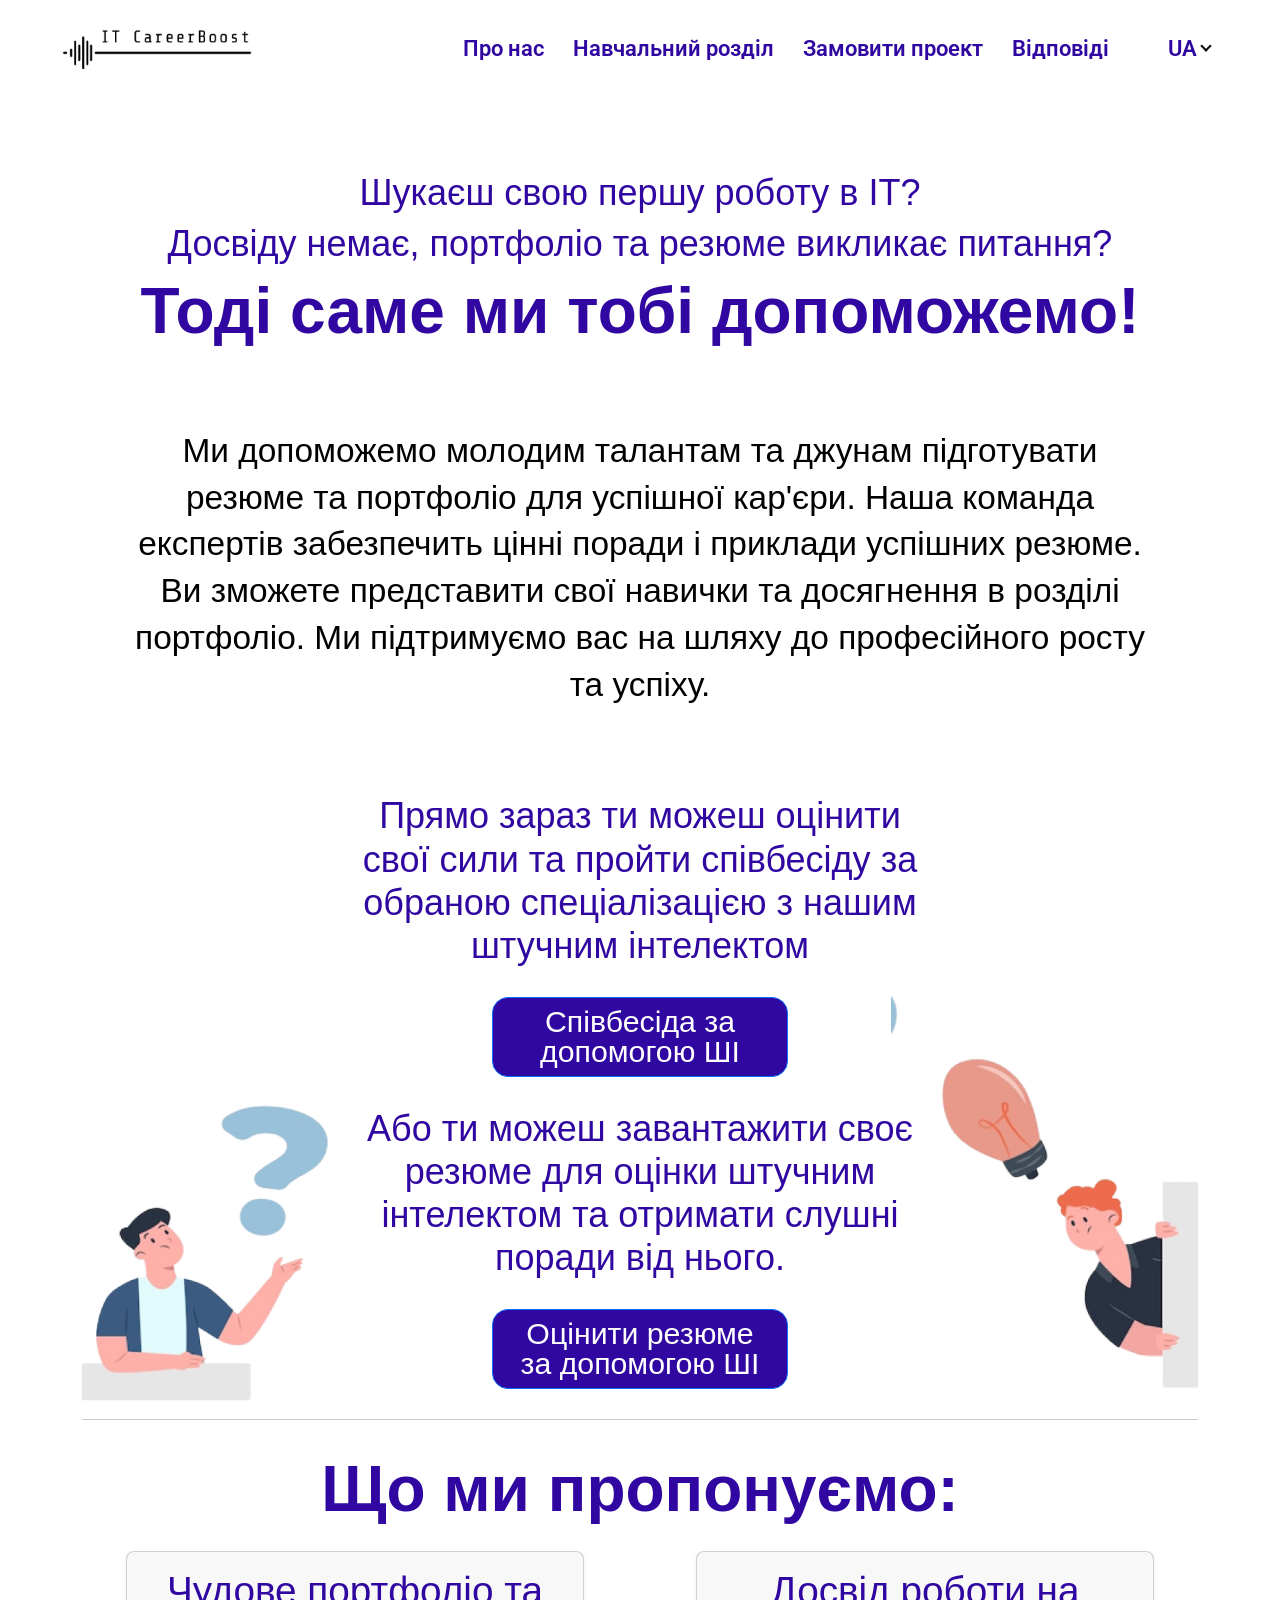
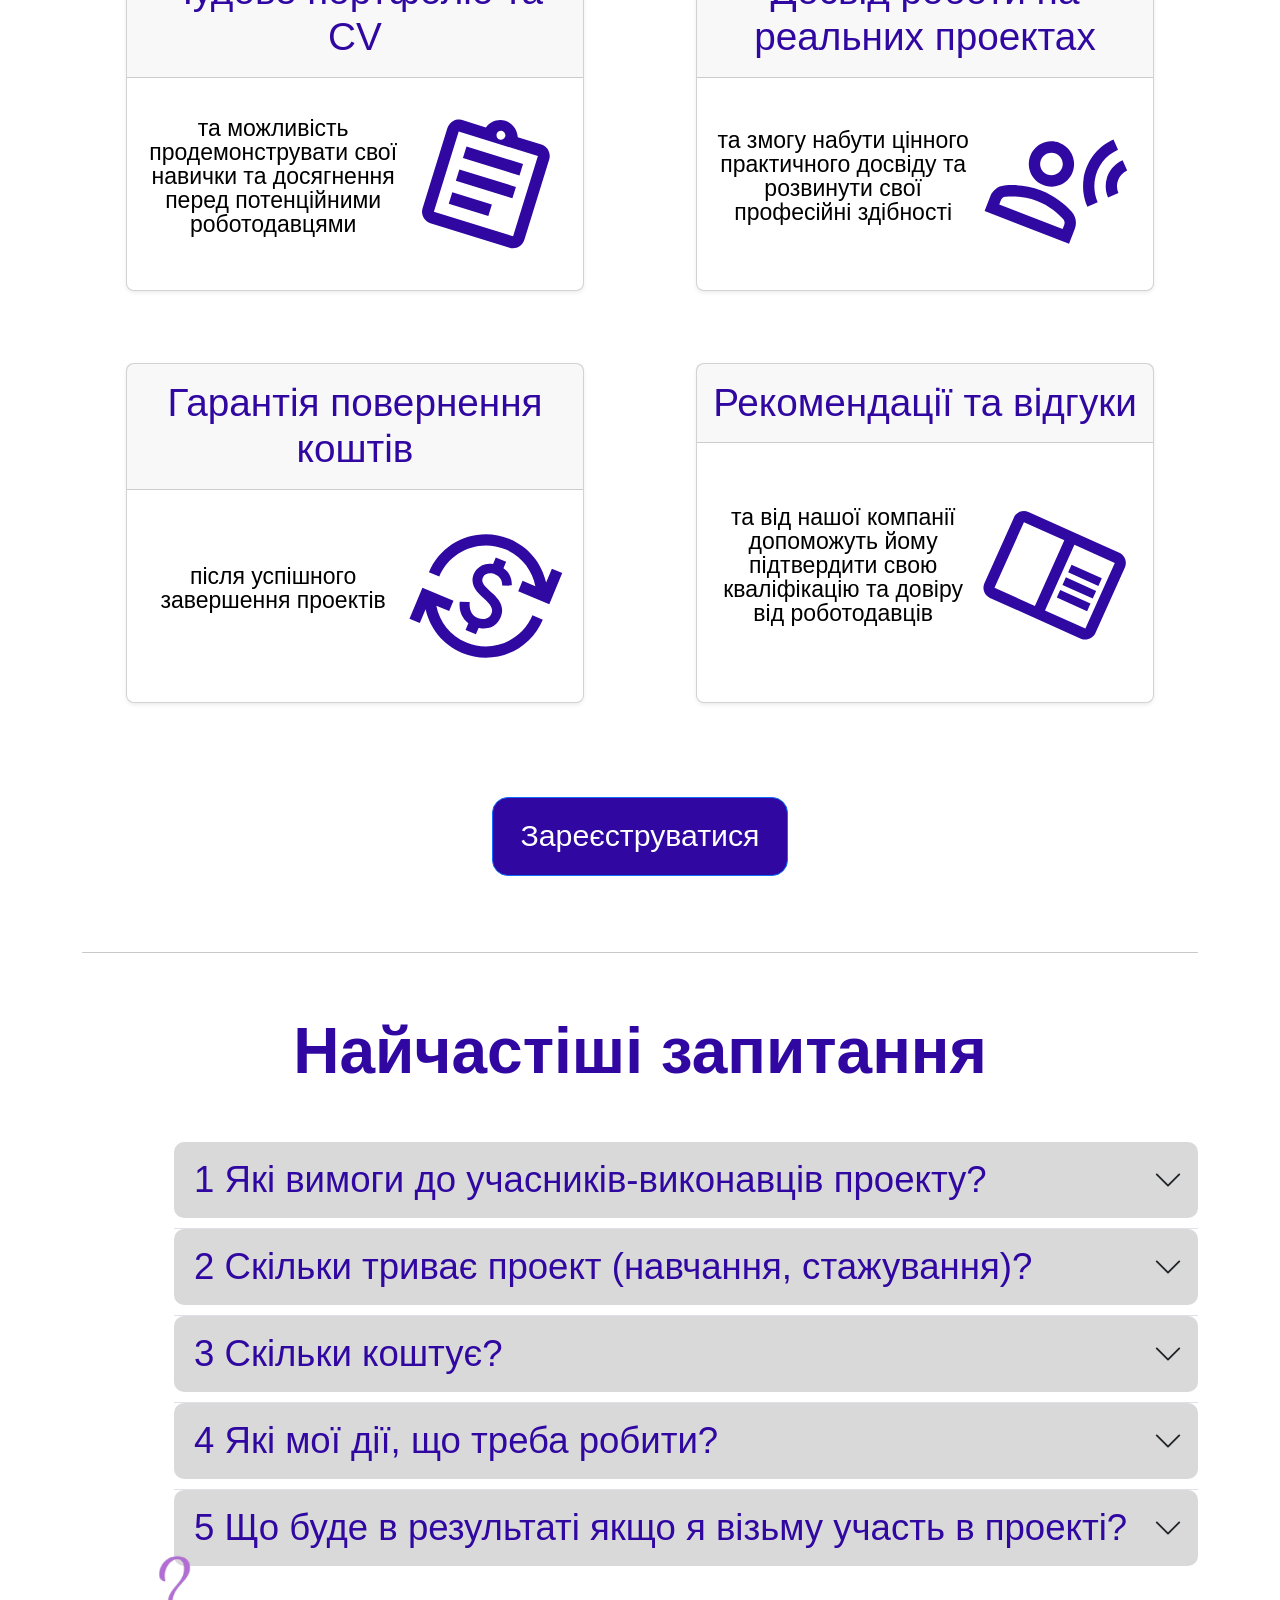
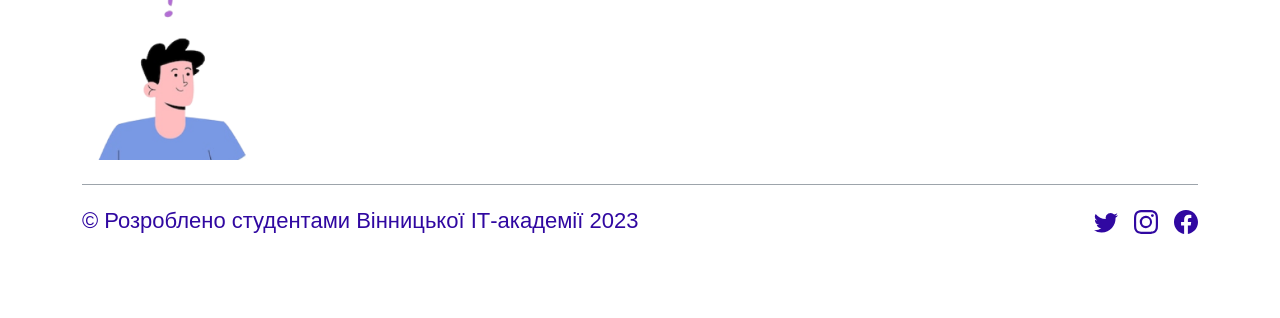
==== commit a535e130: "big_changes" ====
--- a/index.html
+++ b/index.html
@@ -53,7 +53,7 @@
                 <h3 class="title-ai">Або ти можеш завантажити своє резюме для оцінки штучним інтелектом та отримати
                     слушні поради від нього.</h3>
                 <a href="http://chatgpt.fromavdiivka.city:3001/resume-gpt.html" target="_blank"><button type="button"
-                        class="btn btn-primary btn-ai">оцінити резюме <br>за допомогою ШІ</button></a>
+                        class="btn btn-primary btn-ai">Оцінити резюме <br>за допомогою ШІ</button></a>
                 <hr>
             </div>
             <div id="block-2">
@@ -118,7 +118,8 @@
                         </div>
                     </div>
                 </div>
-                <button type="button" class="btn btn-primary btn-register" onclick="redirectToAnotherPage()">Зареєструватися</button>
+                <button type="button" class="btn btn-primary btn-register"><a href="/regist.html"
+                        class="btn__regist">Зареєструватися</a></button>
             </div>
             <div id="block-3">
                 <hr>
@@ -203,9 +204,6 @@
     <script src="https://code.jquery.com/jquery-3.4.1.slim.min.js"></script>
     <script src="js/component.js"></script>
     <script src="js/script.js"></script>
-    <script>function redirectToAnotherPage() {
-        window.location.href = '/regist.html';
-    }</script>
 
     <script src="https://cdn.jsdelivr.net/npm/bootstrap@5.3.0/dist/js/bootstrap.bundle.min.js"
         integrity="sha384-geWF76RCwLtnZ8qwWowPQNguL3RmwHVBC9FhGdlKrxdiJJigb/j/68SIy3Te4Bkz"
--- a/css/style.css
+++ b/css/style.css
@@ -9,10 +9,13 @@
 #block-1 p {
     color: #000;
     text-align: center;
-    font-size: 36px;
+    font-size: calc(18px + (36 - 18) * ((100vw - 320px) / (1440 - 320)));
     font-weight: 400;
     line-height: 140%;
-    padding: 78px 20%;
+    padding-top: calc(20px + (78 - 20) * ((100vw - 320px) / (1440 - 320)));
+    padding-bottom: calc(20px + (78 - 20) * ((100vw - 320px) / (1440 - 320)));
+    padding-left: calc(3% + (20 - 3) * ((100vw - 320px) / (1440 - 320)));
+    padding-right: calc(3% + (20 - 3) * ((100vw - 320px) / (1440 - 320)));
 }
 
 #block-1 .left-img {
@@ -44,24 +47,19 @@
 #block-2 .btn-register,
 #block-1 a .btn-ai {
     display: block;
-    width: 312px;
-    height: 82px;
+    width: calc(200px + (312 - 200) * ((100vw - 320px) / (1440 - 320)));
+    height: calc(65px + (82 - 65) * ((100vw - 320px) / (1440 - 320)));
     flex-shrink: 0;
     border-radius: 16px;
     background: #3008A1;
     margin: 30px auto;
     color: white;
-    font-size: 32px;
+    font-size: calc(20px + (32 - 20) * ((100vw - 320px) / (1440 - 320)));
     font-weight: 400;
     line-height: 1;
 }
 
 .btn__regist {
-    color: white;
-}
-
-.btn-register {
-    margin-left: 580px;
     color: white;
 }
 
@@ -84,7 +82,7 @@
 
 #block-2 .card-header h4 {
     color: #3008A1;
-    font-size: 42px;
+    font-size: calc(19px + (42 - 19) * ((100vw - 320px) / (1440 - 320)));
     font-weight: 700;
     line-height: 120%;
 }
@@ -94,13 +92,13 @@
     justify-content: center;
     align-items: center;
     color: #000;
-    font-size: 24px;
+    font-size: calc(17px + (24 - 17) * ((100vw - 320px) / (1440 - 320)));
     font-weight: 400;
 }
 
 #block-2 .icon-card {
-    width: 176px;
-    height: 178.206px;
+    width: calc(90px + (176 - 90) * ((100vw - 320px) / (1440 - 320)));
+    height: calc(90px + (176.206 - 90) * ((100vw - 320px) / (1440 - 320)));
     transform: rotate(8.6deg);
     flex-shrink: 0;
 }
@@ -126,7 +124,7 @@
 
 #block-3 .accordion-button {
     color: #3008A1;
-    font-size: 40px;
+    font-size: calc(16px + (40 - 16) * ((100vw - 320px) / (1440 - 320)));
     font-weight: 400;
     background-color: #D9D9D9;
     border-radius: 10px;
@@ -167,7 +165,7 @@
 }
 
 .accordion-body {
-    font-size: 24px;
+    font-size: calc(17px + (24 - 17) * ((100vw - 320px) / (1440 - 320)));
 }
 
 .text-title_header {
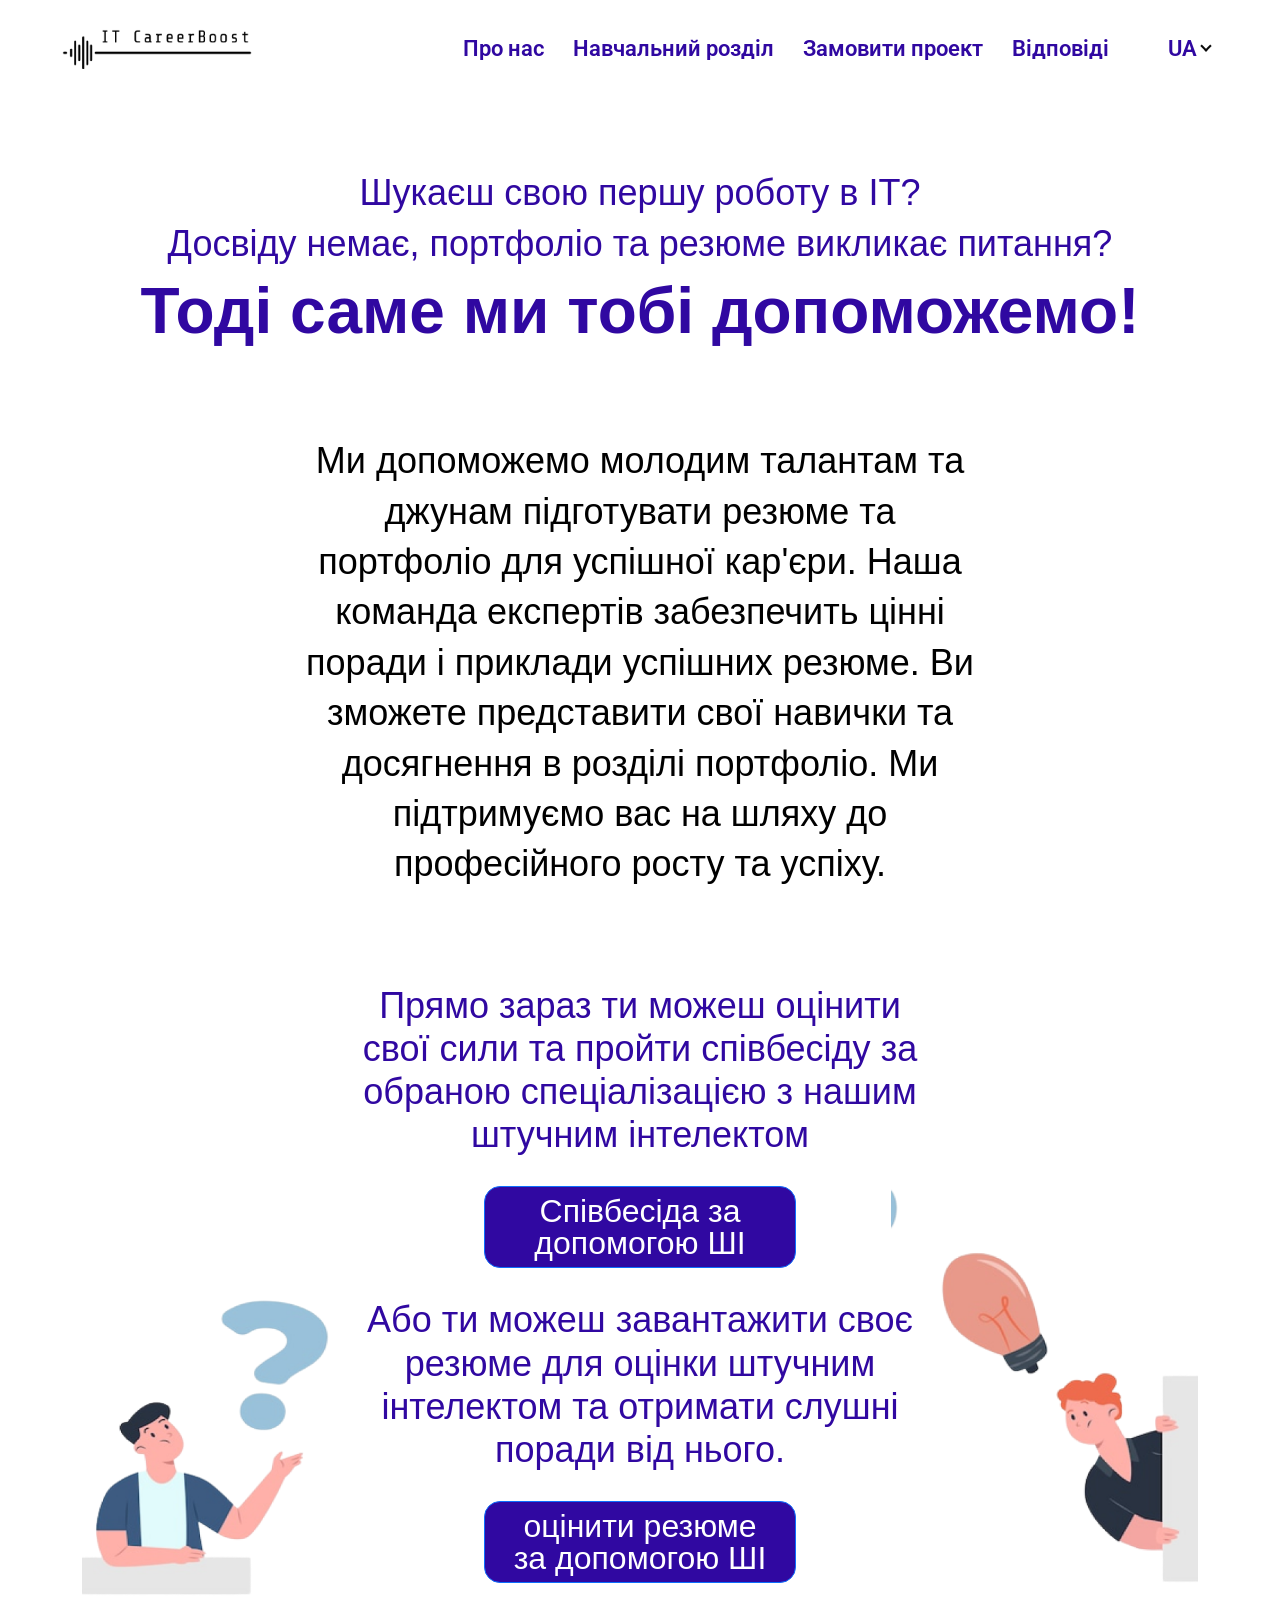
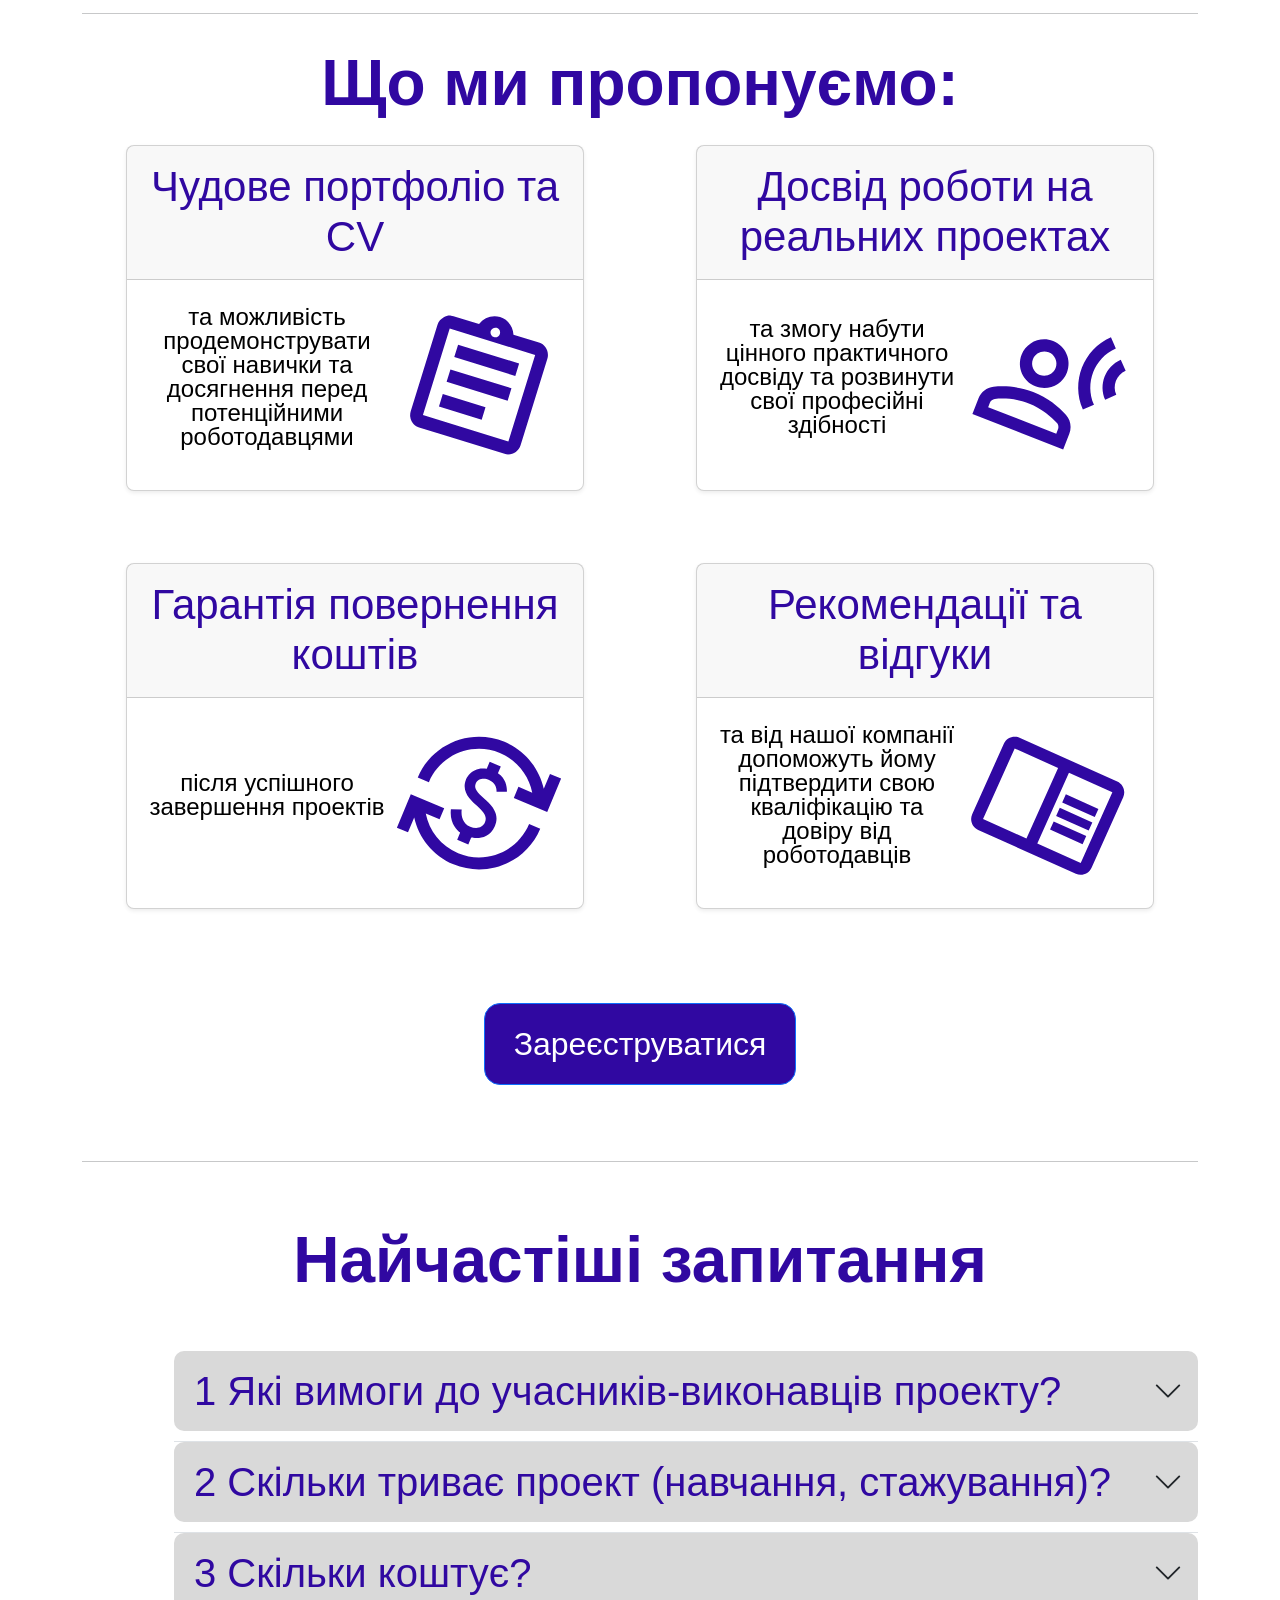
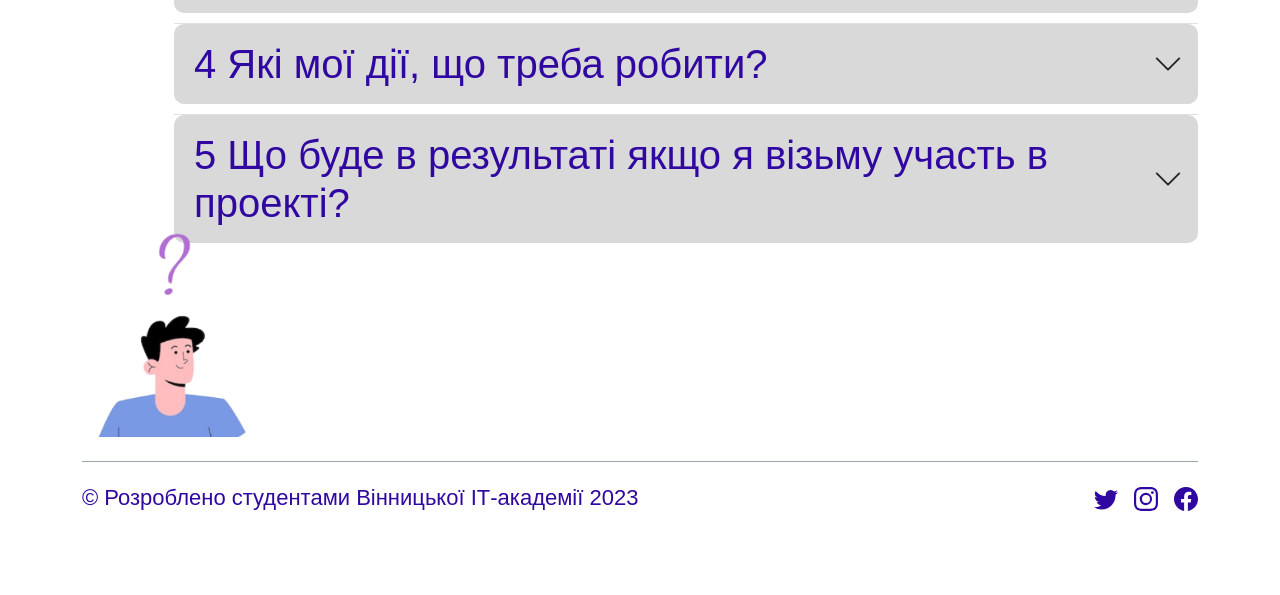
==== commit 51c415c6: "Merge branch 'maksym' of https://github.com/AlexMel83/yepshackathon2023 into maksym" ====
--- a/index.html
+++ b/index.html
@@ -53,7 +53,7 @@
                 <h3 class="title-ai">Або ти можеш завантажити своє резюме для оцінки штучним інтелектом та отримати
                     слушні поради від нього.</h3>
                 <a href="http://chatgpt.fromavdiivka.city:3001/resume-gpt.html" target="_blank"><button type="button"
-                        class="btn btn-primary btn-ai">Оцінити резюме <br>за допомогою ШІ</button></a>
+                        class="btn btn-primary btn-ai">оцінити резюме <br>за допомогою ШІ</button></a>
                 <hr>
             </div>
             <div id="block-2">
@@ -118,8 +118,7 @@
                         </div>
                     </div>
                 </div>
-                <button type="button" class="btn btn-primary btn-register"><a href="/regist.html"
-                        class="btn__regist">Зареєструватися</a></button>
+                <button type="button" class="btn btn-primary btn-register" onclick="redirectToAnotherPage()">Зареєструватися</button>
             </div>
             <div id="block-3">
                 <hr>
@@ -204,6 +203,9 @@
     <script src="https://code.jquery.com/jquery-3.4.1.slim.min.js"></script>
     <script src="js/component.js"></script>
     <script src="js/script.js"></script>
+    <script>function redirectToAnotherPage() {
+        window.location.href = '/regist.html';
+    }</script>
 
     <script src="https://cdn.jsdelivr.net/npm/bootstrap@5.3.0/dist/js/bootstrap.bundle.min.js"
         integrity="sha384-geWF76RCwLtnZ8qwWowPQNguL3RmwHVBC9FhGdlKrxdiJJigb/j/68SIy3Te4Bkz"
--- a/css/style.css
+++ b/css/style.css
@@ -9,13 +9,10 @@
 #block-1 p {
     color: #000;
     text-align: center;
-    font-size: calc(18px + (36 - 18) * ((100vw - 320px) / (1440 - 320)));
+    font-size: 36px;
     font-weight: 400;
     line-height: 140%;
-    padding-top: calc(20px + (78 - 20) * ((100vw - 320px) / (1440 - 320)));
-    padding-bottom: calc(20px + (78 - 20) * ((100vw - 320px) / (1440 - 320)));
-    padding-left: calc(3% + (20 - 3) * ((100vw - 320px) / (1440 - 320)));
-    padding-right: calc(3% + (20 - 3) * ((100vw - 320px) / (1440 - 320)));
+    padding: 78px 20%;
 }
 
 #block-1 .left-img {
@@ -47,19 +44,24 @@
 #block-2 .btn-register,
 #block-1 a .btn-ai {
     display: block;
-    width: calc(200px + (312 - 200) * ((100vw - 320px) / (1440 - 320)));
-    height: calc(65px + (82 - 65) * ((100vw - 320px) / (1440 - 320)));
+    width: 312px;
+    height: 82px;
     flex-shrink: 0;
     border-radius: 16px;
     background: #3008A1;
     margin: 30px auto;
     color: white;
-    font-size: calc(20px + (32 - 20) * ((100vw - 320px) / (1440 - 320)));
+    font-size: 32px;
     font-weight: 400;
     line-height: 1;
 }
 
 .btn__regist {
+    color: white;
+}
+
+.btn-register {
+    margin-left: 580px;
     color: white;
 }
 
@@ -82,7 +84,7 @@
 
 #block-2 .card-header h4 {
     color: #3008A1;
-    font-size: calc(19px + (42 - 19) * ((100vw - 320px) / (1440 - 320)));
+    font-size: 42px;
     font-weight: 700;
     line-height: 120%;
 }
@@ -92,13 +94,13 @@
     justify-content: center;
     align-items: center;
     color: #000;
-    font-size: calc(17px + (24 - 17) * ((100vw - 320px) / (1440 - 320)));
+    font-size: 24px;
     font-weight: 400;
 }
 
 #block-2 .icon-card {
-    width: calc(90px + (176 - 90) * ((100vw - 320px) / (1440 - 320)));
-    height: calc(90px + (176.206 - 90) * ((100vw - 320px) / (1440 - 320)));
+    width: 176px;
+    height: 178.206px;
     transform: rotate(8.6deg);
     flex-shrink: 0;
 }
@@ -124,7 +126,7 @@
 
 #block-3 .accordion-button {
     color: #3008A1;
-    font-size: calc(16px + (40 - 16) * ((100vw - 320px) / (1440 - 320)));
+    font-size: 40px;
     font-weight: 400;
     background-color: #D9D9D9;
     border-radius: 10px;
@@ -165,7 +167,7 @@
 }
 
 .accordion-body {
-    font-size: calc(17px + (24 - 17) * ((100vw - 320px) / (1440 - 320)));
+    font-size: 24px;
 }
 
 .text-title_header {
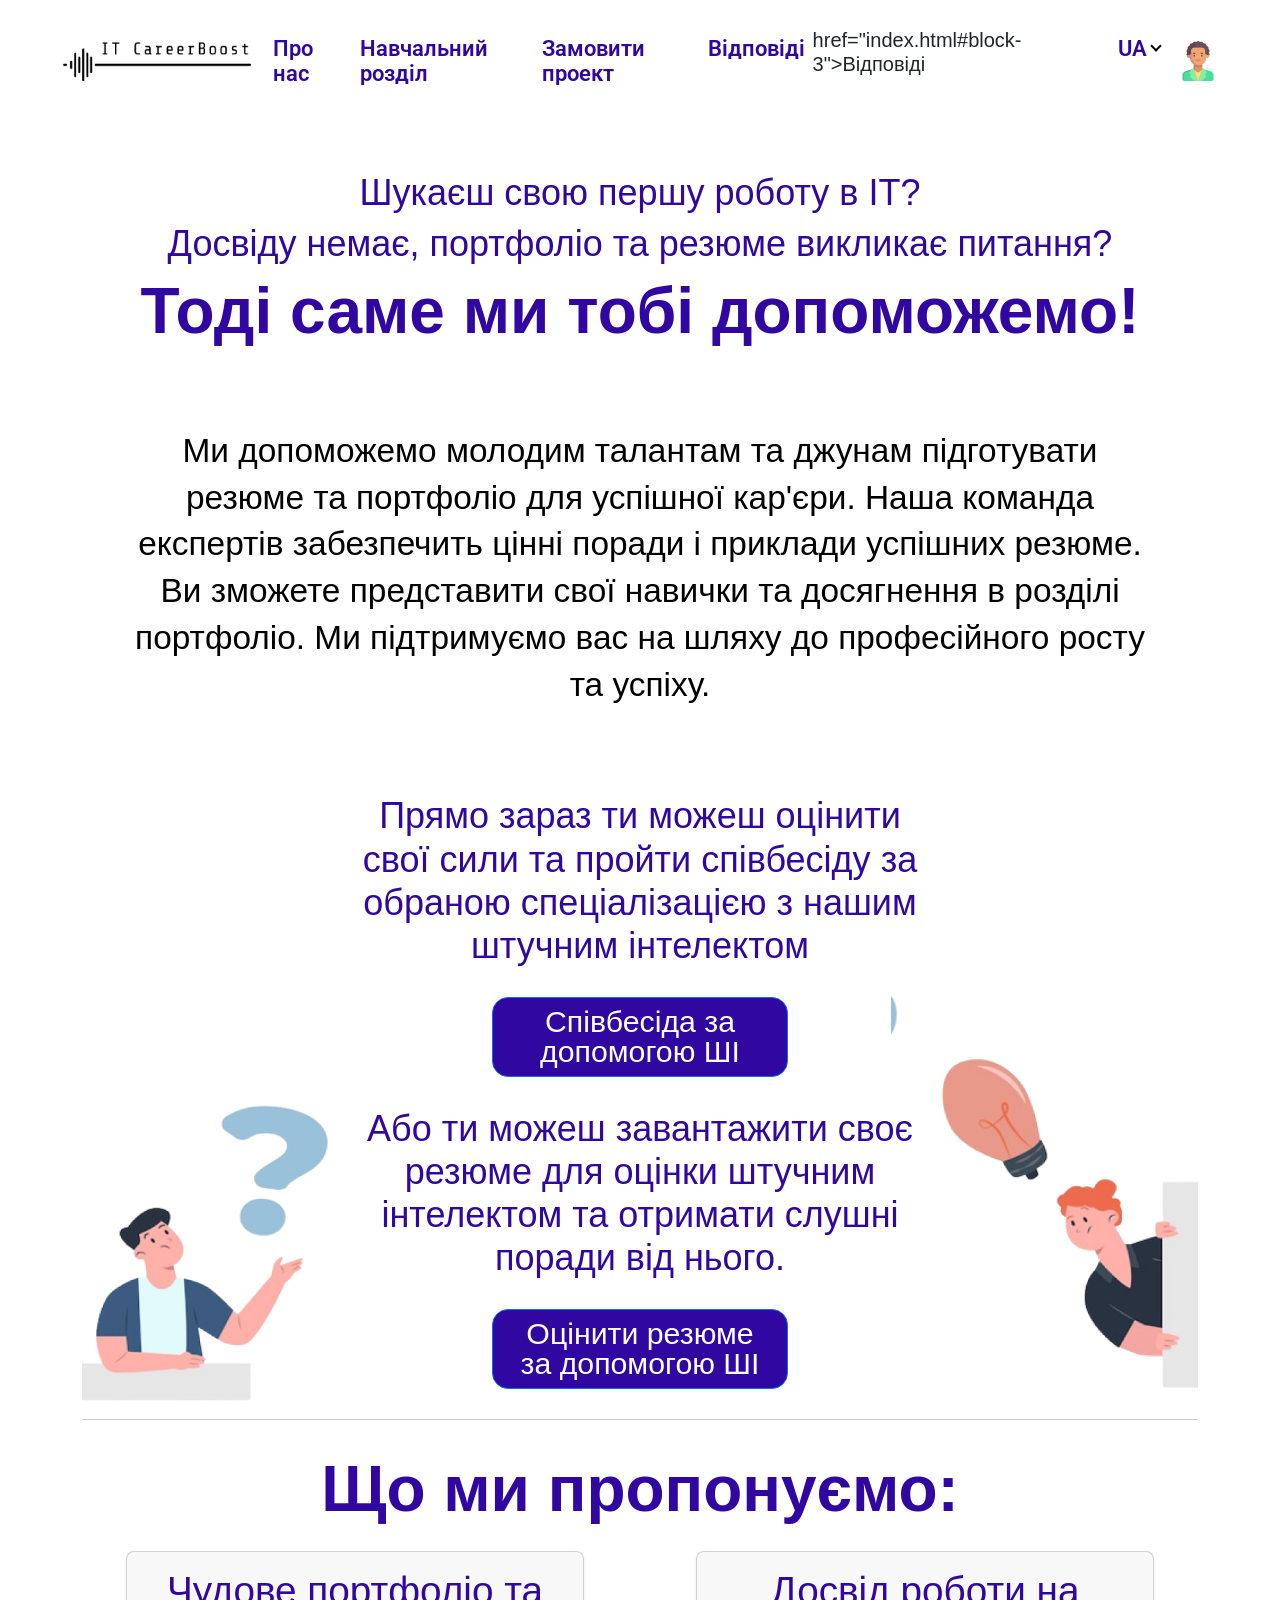
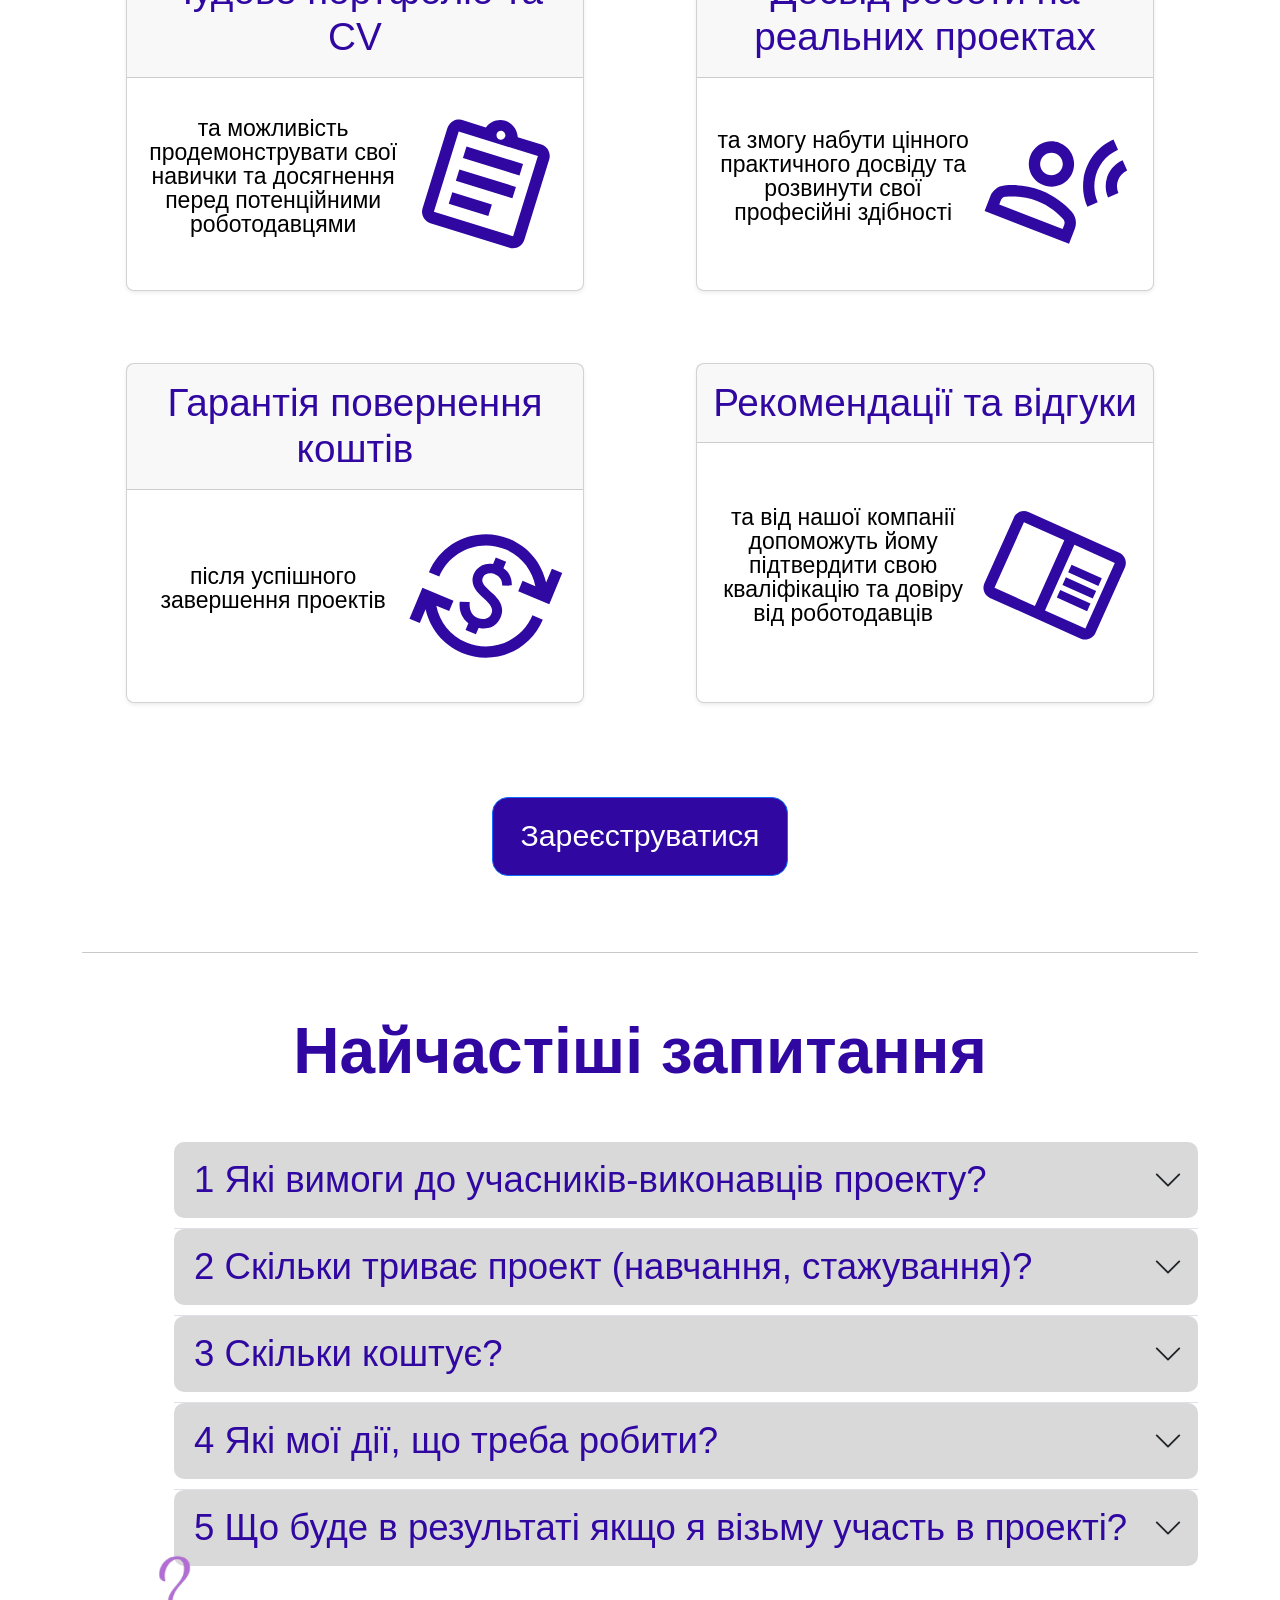
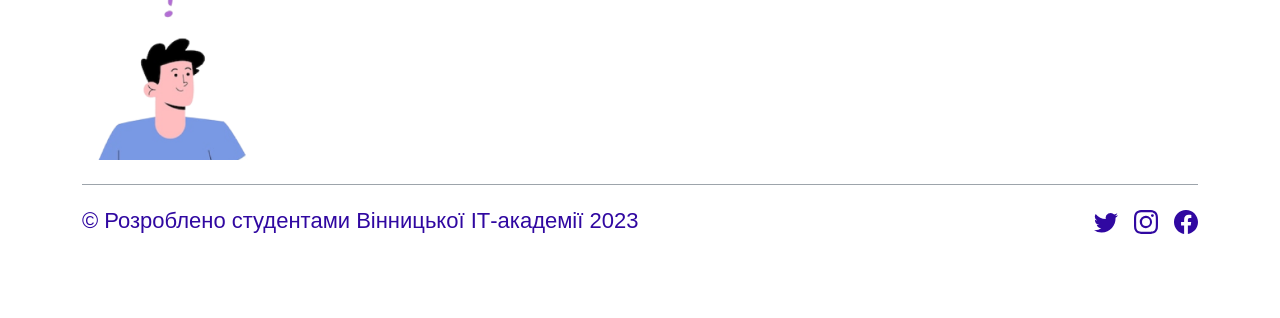
==== commit 9fb938c3: "Merge branch 'develop' into maksym" ====
--- a/index.html
+++ b/index.html
@@ -53,7 +53,7 @@
                 <h3 class="title-ai">Або ти можеш завантажити своє резюме для оцінки штучним інтелектом та отримати
                     слушні поради від нього.</h3>
                 <a href="http://chatgpt.fromavdiivka.city:3001/resume-gpt.html" target="_blank"><button type="button"
-                        class="btn btn-primary btn-ai">оцінити резюме <br>за допомогою ШІ</button></a>
+                        class="btn btn-primary btn-ai">Оцінити резюме <br>за допомогою ШІ</button></a>
                 <hr>
             </div>
             <div id="block-2">
--- a/css/style.css
+++ b/css/style.css
@@ -9,10 +9,13 @@
 #block-1 p {
     color: #000;
     text-align: center;
-    font-size: 36px;
+    font-size: calc(18px + (36 - 18) * ((100vw - 320px) / (1440 - 320)));
     font-weight: 400;
     line-height: 140%;
-    padding: 78px 20%;
+    padding-top: calc(20px + (78 - 20) * ((100vw - 320px) / (1440 - 320)));
+    padding-bottom: calc(20px + (78 - 20) * ((100vw - 320px) / (1440 - 320)));
+    padding-left: calc(3% + (20 - 3) * ((100vw - 320px) / (1440 - 320)));
+    padding-right: calc(3% + (20 - 3) * ((100vw - 320px) / (1440 - 320)));
 }
 
 #block-1 .left-img {
@@ -44,14 +47,14 @@
 #block-2 .btn-register,
 #block-1 a .btn-ai {
     display: block;
-    width: 312px;
-    height: 82px;
+    width: calc(200px + (312 - 200) * ((100vw - 320px) / (1440 - 320)));
+    height: calc(65px + (82 - 65) * ((100vw - 320px) / (1440 - 320)));
     flex-shrink: 0;
     border-radius: 16px;
     background: #3008A1;
     margin: 30px auto;
     color: white;
-    font-size: 32px;
+    font-size: calc(20px + (32 - 20) * ((100vw - 320px) / (1440 - 320)));
     font-weight: 400;
     line-height: 1;
 }
@@ -84,7 +87,7 @@
 
 #block-2 .card-header h4 {
     color: #3008A1;
-    font-size: 42px;
+    font-size: calc(19px + (42 - 19) * ((100vw - 320px) / (1440 - 320)));
     font-weight: 700;
     line-height: 120%;
 }
@@ -94,13 +97,13 @@
     justify-content: center;
     align-items: center;
     color: #000;
-    font-size: 24px;
+    font-size: calc(17px + (24 - 17) * ((100vw - 320px) / (1440 - 320)));
     font-weight: 400;
 }
 
 #block-2 .icon-card {
-    width: 176px;
-    height: 178.206px;
+    width: calc(90px + (176 - 90) * ((100vw - 320px) / (1440 - 320)));
+    height: calc(90px + (176.206 - 90) * ((100vw - 320px) / (1440 - 320)));
     transform: rotate(8.6deg);
     flex-shrink: 0;
 }
@@ -126,7 +129,7 @@
 
 #block-3 .accordion-button {
     color: #3008A1;
-    font-size: 40px;
+    font-size: calc(16px + (40 - 16) * ((100vw - 320px) / (1440 - 320)));
     font-weight: 400;
     background-color: #D9D9D9;
     border-radius: 10px;
@@ -167,7 +170,7 @@
 }
 
 .accordion-body {
-    font-size: 24px;
+    font-size: calc(17px + (24 - 17) * ((100vw - 320px) / (1440 - 320)));
 }
 
 .text-title_header {
